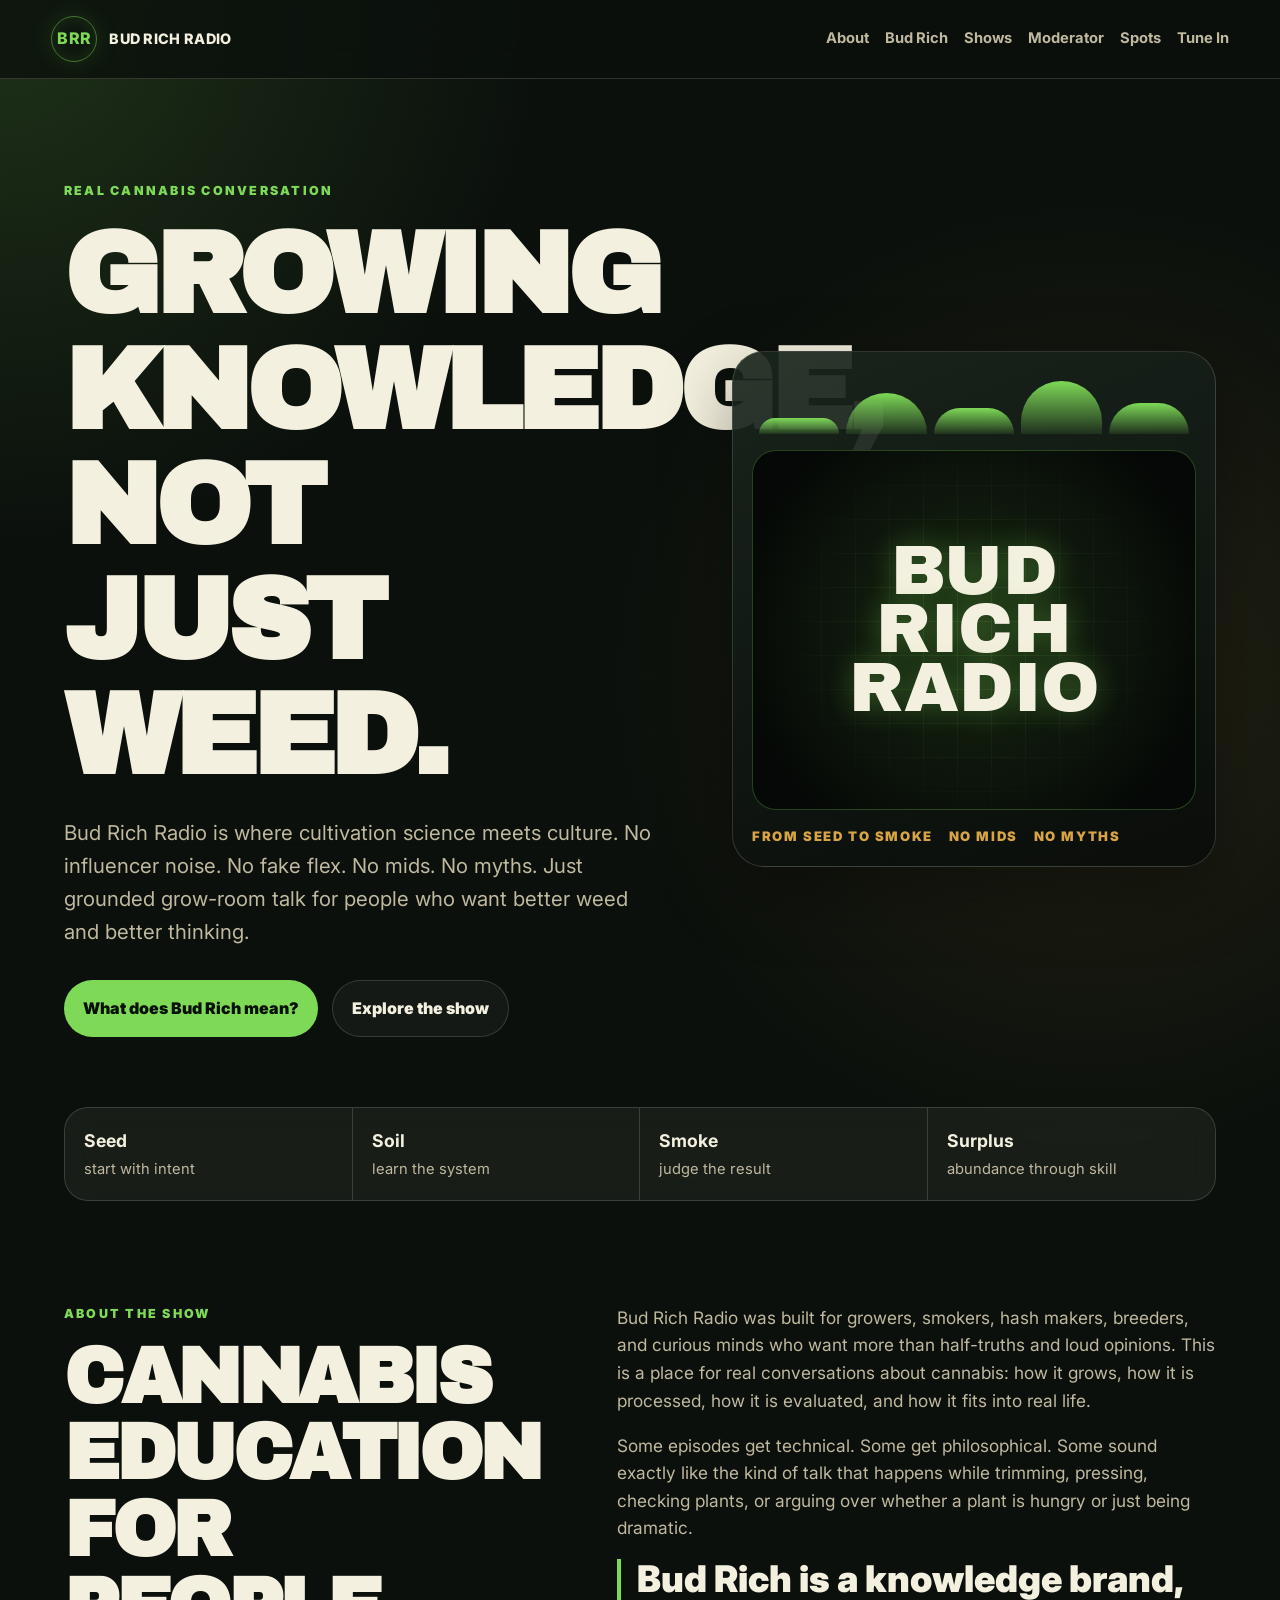
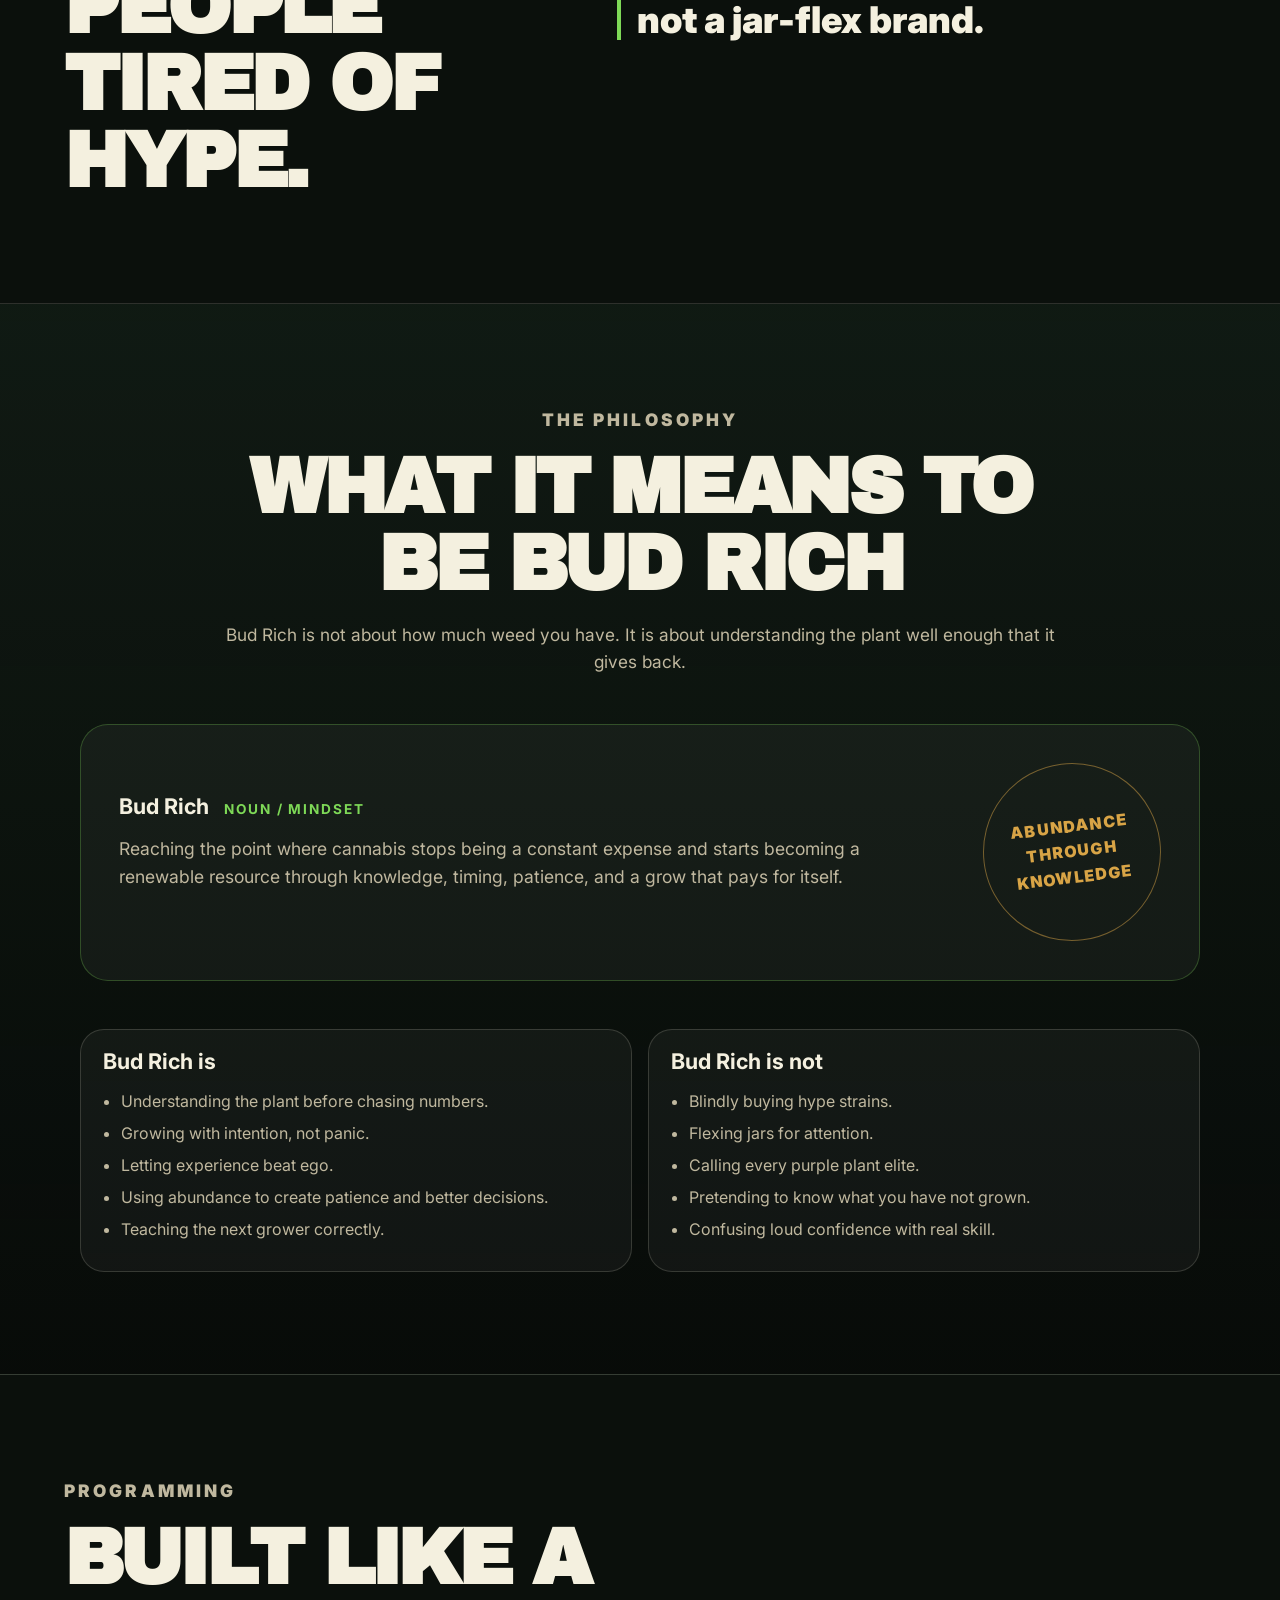
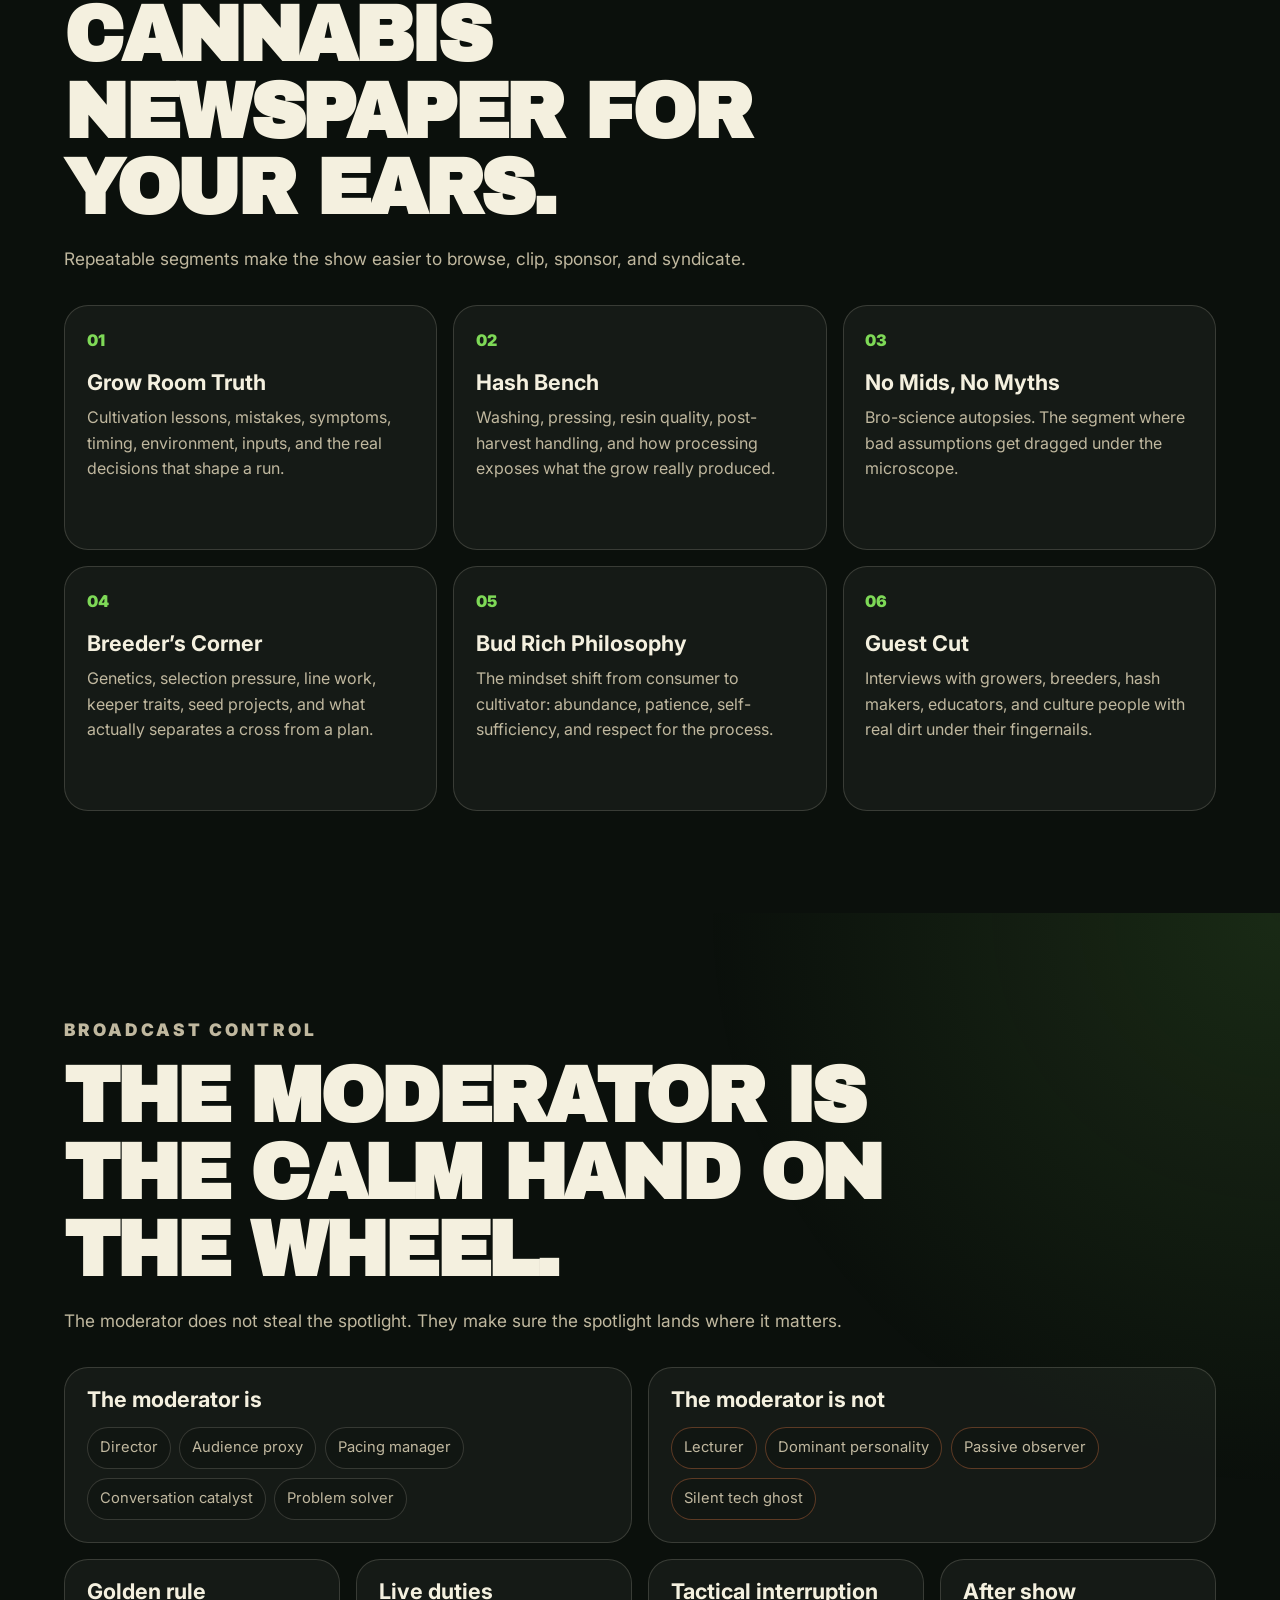
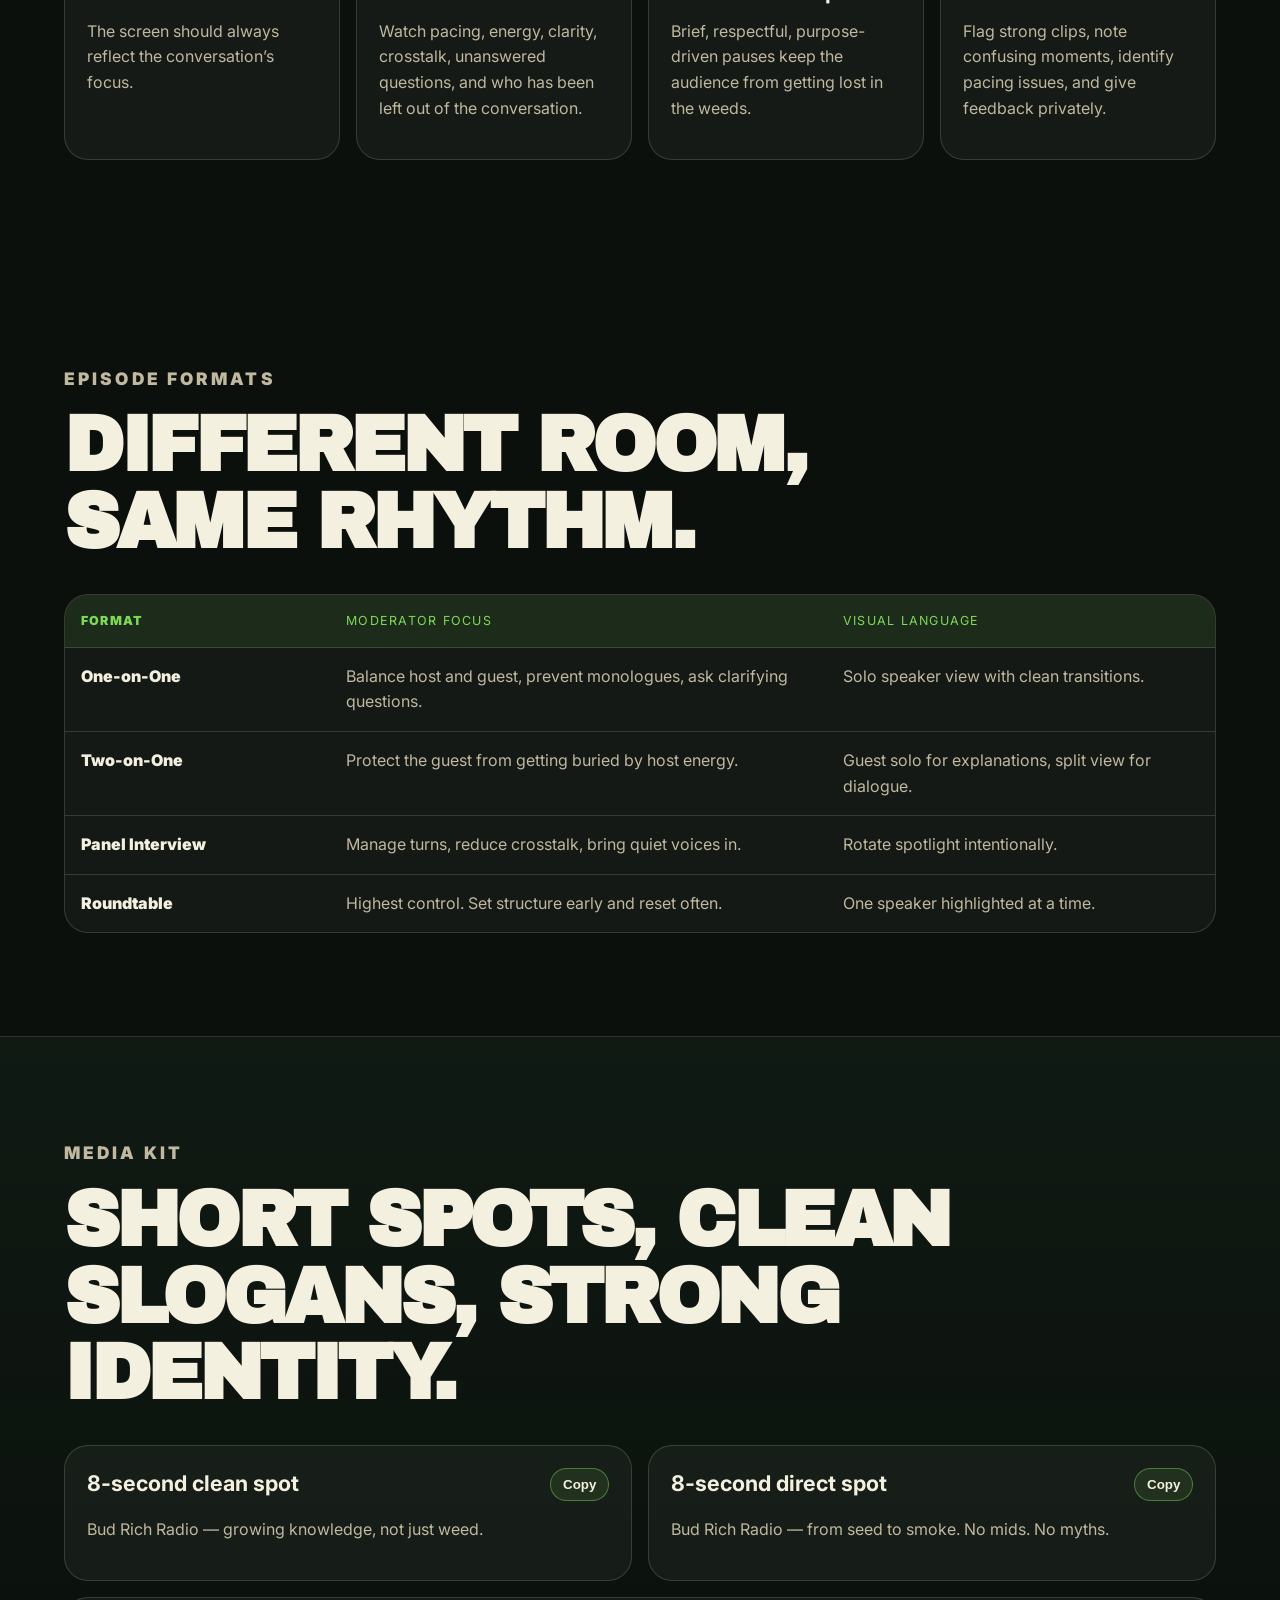
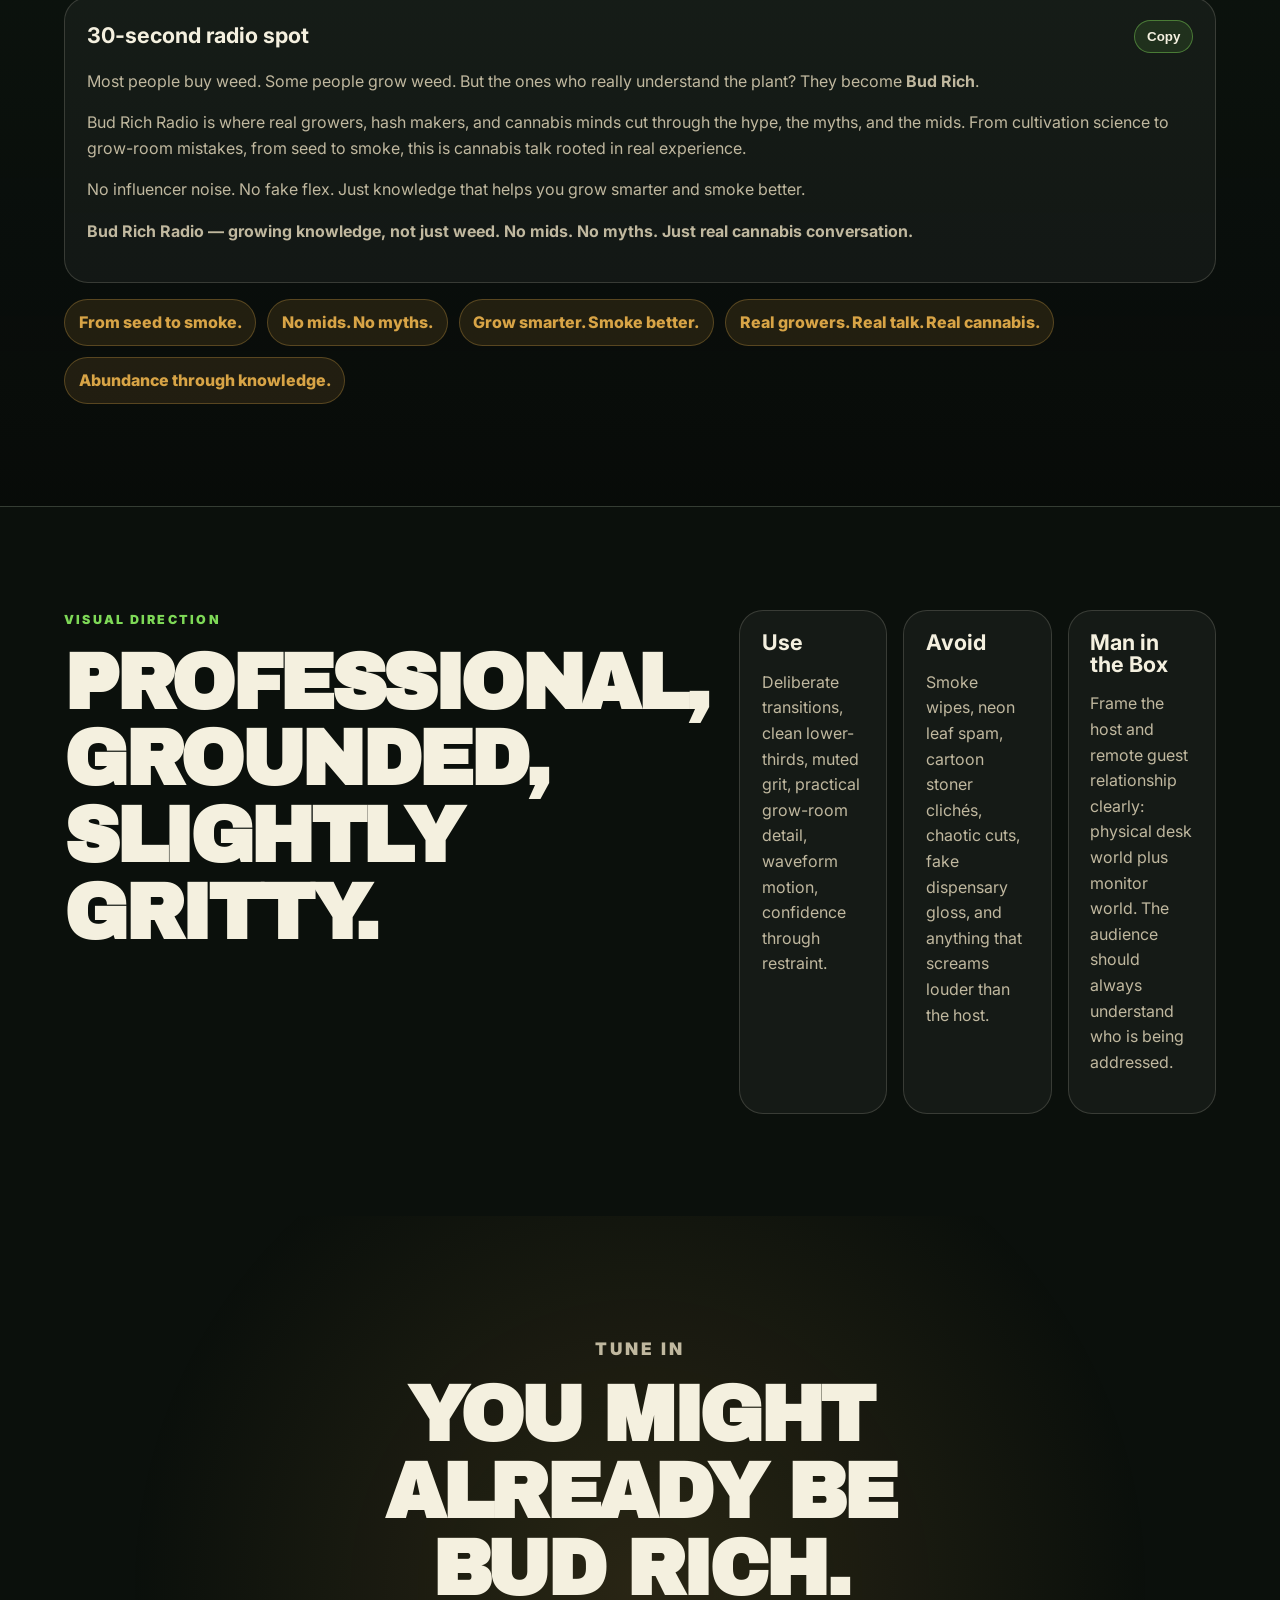
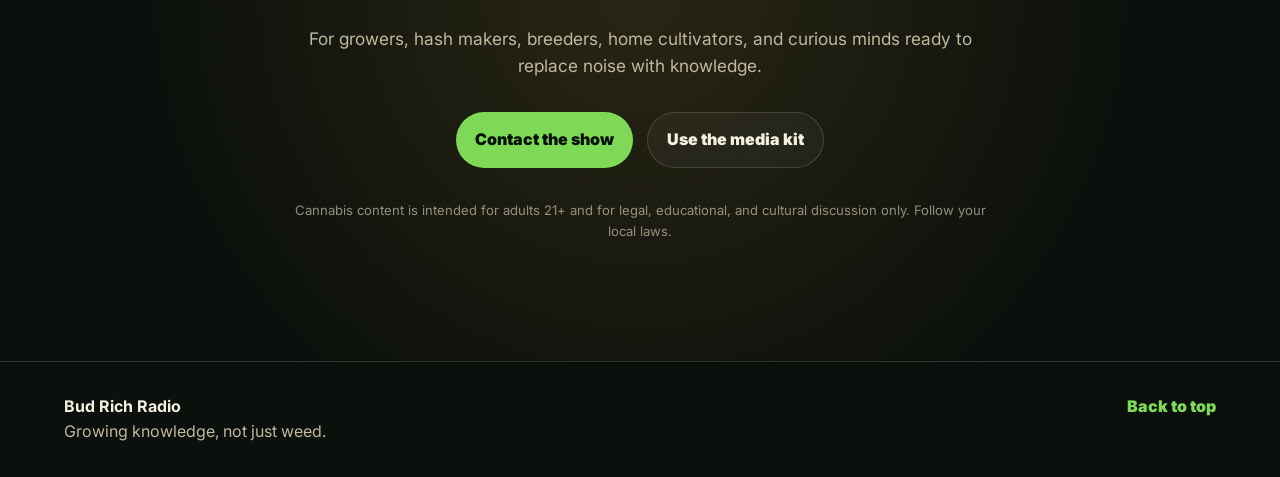
==== index.html @ 5514dd4d "Add files via upload" ====
<!DOCTYPE html>
<html lang="en">
<head>
  <meta charset="UTF-8" />
  <meta name="viewport" content="width=device-width, initial-scale=1.0" />
  <meta name="description" content="Bud Rich Radio is cannabis education without the hype. Real cultivation, culture, processing, and grow-room conversation from seed to smoke." />
  <title>Bud Rich Radio | Growing Knowledge, Not Just Weed</title>
  <link rel="preconnect" href="https://fonts.googleapis.com">
  <link rel="preconnect" href="https://fonts.gstatic.com" crossorigin>
  <link href="https://fonts.googleapis.com/css2?family=Archivo+Black&family=Inter:wght@400;500;600;700;800&display=swap" rel="stylesheet">
  <link rel="stylesheet" href="styles.css" />
</head>
<body>
  <div class="grain" aria-hidden="true"></div>
  <header class="site-header" id="top">
    <a class="brand" href="#top" aria-label="Bud Rich Radio home">
      <span class="brand-mark">BRR</span>
      <span class="brand-text">Bud Rich Radio</span>
    </a>
    <button class="menu-button" aria-expanded="false" aria-controls="site-nav">Menu</button>
    <nav class="site-nav" id="site-nav" aria-label="Primary navigation">
      <a href="#about">About</a>
      <a href="#bud-rich">Bud Rich</a>
      <a href="#shows">Shows</a>
      <a href="#moderator">Moderator</a>
      <a href="#spots">Spots</a>
      <a href="#contact">Tune In</a>
    </nav>
  </header>

  <main>
    <section class="hero section-pad">
      <div class="hero-copy">
        <p class="eyebrow">Real cannabis conversation</p>
        <h1>Growing knowledge, not just weed.</h1>
        <p class="hero-lede">Bud Rich Radio is where cultivation science meets culture. No influencer noise. No fake flex. No mids. No myths. Just grounded grow-room talk for people who want better weed and better thinking.</p>
        <div class="hero-actions">
          <a class="button primary" href="#bud-rich">What does Bud Rich mean?</a>
          <a class="button ghost" href="#shows">Explore the show</a>
        </div>
      </div>
      <aside class="broadcast-card" aria-label="Broadcast visual card">
        <div class="signal-row">
          <span></span><span></span><span></span><span></span><span></span>
        </div>
        <div class="screen">
          <div class="screen-grid"></div>
          <div class="screen-logo">BUD<br>RICH<br>RADIO</div>
        </div>
        <div class="ticker" aria-hidden="true">
          <span>FROM SEED TO SMOKE</span>
          <span>NO MIDS</span>
          <span>NO MYTHS</span>
        </div>
      </aside>
    </section>

    <section class="proof-strip" aria-label="Brand promises">
      <div><strong>Seed</strong><span>start with intent</span></div>
      <div><strong>Soil</strong><span>learn the system</span></div>
      <div><strong>Smoke</strong><span>judge the result</span></div>
      <div><strong>Surplus</strong><span>abundance through skill</span></div>
    </section>

    <section class="section-pad split" id="about">
      <div>
        <p class="eyebrow">About the show</p>
        <h2>Cannabis education for people tired of hype.</h2>
      </div>
      <div class="rich-text">
        <p>Bud Rich Radio was built for growers, smokers, hash makers, breeders, and curious minds who want more than half-truths and loud opinions. This is a place for real conversations about cannabis: how it grows, how it is processed, how it is evaluated, and how it fits into real life.</p>
        <p>Some episodes get technical. Some get philosophical. Some sound exactly like the kind of talk that happens while trimming, pressing, checking plants, or arguing over whether a plant is hungry or just being dramatic.</p>
        <p class="pullquote">Bud Rich is a knowledge brand, not a jar-flex brand.</p>
      </div>
    </section>

    <section class="section-pad dark-panel" id="bud-rich">
      <div class="centered narrow">
        <p class="eyebrow">The philosophy</p>
        <h2>What it means to be Bud Rich</h2>
        <p>Bud Rich is not about how much weed you have. It is about understanding the plant well enough that it gives back.</p>
      </div>
      <div class="definition-card">
        <div>
          <h3>Bud Rich <span>noun / mindset</span></h3>
          <p>Reaching the point where cannabis stops being a constant expense and starts becoming a renewable resource through knowledge, timing, patience, and a grow that pays for itself.</p>
        </div>
        <div class="stamp">ABUNDANCE<br>THROUGH<br>KNOWLEDGE</div>
      </div>
      <div class="two-col-list">
        <article>
          <h3>Bud Rich is</h3>
          <ul>
            <li>Understanding the plant before chasing numbers.</li>
            <li>Growing with intention, not panic.</li>
            <li>Letting experience beat ego.</li>
            <li>Using abundance to create patience and better decisions.</li>
            <li>Teaching the next grower correctly.</li>
          </ul>
        </article>
        <article>
          <h3>Bud Rich is not</h3>
          <ul>
            <li>Blindly buying hype strains.</li>
            <li>Flexing jars for attention.</li>
            <li>Calling every purple plant elite.</li>
            <li>Pretending to know what you have not grown.</li>
            <li>Confusing loud confidence with real skill.</li>
          </ul>
        </article>
      </div>
    </section>

    <section class="section-pad" id="shows">
      <div class="section-heading">
        <p class="eyebrow">Programming</p>
        <h2>Built like a cannabis newspaper for your ears.</h2>
        <p>Repeatable segments make the show easier to browse, clip, sponsor, and syndicate.</p>
      </div>
      <div class="card-grid">
        <article class="topic-card">
          <span>01</span>
          <h3>Grow Room Truth</h3>
          <p>Cultivation lessons, mistakes, symptoms, timing, environment, inputs, and the real decisions that shape a run.</p>
        </article>
        <article class="topic-card">
          <span>02</span>
          <h3>Hash Bench</h3>
          <p>Washing, pressing, resin quality, post-harvest handling, and how processing exposes what the grow really produced.</p>
        </article>
        <article class="topic-card">
          <span>03</span>
          <h3>No Mids, No Myths</h3>
          <p>Bro-science autopsies. The segment where bad assumptions get dragged under the microscope.</p>
        </article>
        <article class="topic-card">
          <span>04</span>
          <h3>Breeder’s Corner</h3>
          <p>Genetics, selection pressure, line work, keeper traits, seed projects, and what actually separates a cross from a plan.</p>
        </article>
        <article class="topic-card">
          <span>05</span>
          <h3>Bud Rich Philosophy</h3>
          <p>The mindset shift from consumer to cultivator: abundance, patience, self-sufficiency, and respect for the process.</p>
        </article>
        <article class="topic-card">
          <span>06</span>
          <h3>Guest Cut</h3>
          <p>Interviews with growers, breeders, hash makers, educators, and culture people with real dirt under their fingernails.</p>
        </article>
      </div>
    </section>

    <section class="section-pad producer-panel" id="moderator">
      <div class="section-heading narrow">
        <p class="eyebrow">Broadcast control</p>
        <h2>The moderator is the calm hand on the wheel.</h2>
        <p>The moderator does not steal the spotlight. They make sure the spotlight lands where it matters.</p>
      </div>
      <div class="moderator-layout">
        <article class="role-card">
          <h3>The moderator is</h3>
          <div class="role-tags">
            <span>Director</span><span>Audience proxy</span><span>Pacing manager</span><span>Conversation catalyst</span><span>Problem solver</span>
          </div>
        </article>
        <article class="role-card warning">
          <h3>The moderator is not</h3>
          <div class="role-tags">
            <span>Lecturer</span><span>Dominant personality</span><span>Passive observer</span><span>Silent tech ghost</span>
          </div>
        </article>
      </div>
      <div class="sop-grid">
        <article>
          <h3>Golden rule</h3>
          <p>The screen should always reflect the conversation’s focus.</p>
        </article>
        <article>
          <h3>Live duties</h3>
          <p>Watch pacing, energy, clarity, crosstalk, unanswered questions, and who has been left out of the conversation.</p>
        </article>
        <article>
          <h3>Tactical interruption</h3>
          <p>Brief, respectful, purpose-driven pauses keep the audience from getting lost in the weeds.</p>
        </article>
        <article>
          <h3>After show</h3>
          <p>Flag strong clips, note confusing moments, identify pacing issues, and give feedback privately.</p>
        </article>
      </div>
    </section>

    <section class="section-pad" id="format">
      <div class="section-heading">
        <p class="eyebrow">Episode formats</p>
        <h2>Different room, same rhythm.</h2>
      </div>
      <div class="format-table" role="table" aria-label="Episode format operations">
        <div role="row" class="table-head"><span>Format</span><span>Moderator focus</span><span>Visual language</span></div>
        <div role="row"><span>One-on-One</span><span>Balance host and guest, prevent monologues, ask clarifying questions.</span><span>Solo speaker view with clean transitions.</span></div>
        <div role="row"><span>Two-on-One</span><span>Protect the guest from getting buried by host energy.</span><span>Guest solo for explanations, split view for dialogue.</span></div>
        <div role="row"><span>Panel Interview</span><span>Manage turns, reduce crosstalk, bring quiet voices in.</span><span>Rotate spotlight intentionally.</span></div>
        <div role="row"><span>Roundtable</span><span>Highest control. Set structure early and reset often.</span><span>One speaker highlighted at a time.</span></div>
      </div>
    </section>

    <section class="section-pad dark-panel" id="spots">
      <div class="section-heading narrow">
        <p class="eyebrow">Media kit</p>
        <h2>Short spots, clean slogans, strong identity.</h2>
      </div>
      <div class="spot-grid">
        <article class="script-card">
          <div class="script-top"><h3>8-second clean spot</h3><button data-copy="Bud Rich Radio — growing knowledge, not just weed.">Copy</button></div>
          <p>Bud Rich Radio — growing knowledge, not just weed.</p>
        </article>
        <article class="script-card">
          <div class="script-top"><h3>8-second direct spot</h3><button data-copy="Bud Rich Radio — from seed to smoke. No mids. No myths.">Copy</button></div>
          <p>Bud Rich Radio — from seed to smoke. No mids. No myths.</p>
        </article>
        <article class="script-card wide">
          <div class="script-top"><h3>30-second radio spot</h3><button data-copy="Most people buy weed. Some people grow weed. But the ones who really understand the plant? They become Bud Rich. Bud Rich Radio is where real growers, hash makers, and cannabis minds cut through the hype, the myths, and the mids. From cultivation science to grow-room mistakes, from seed to smoke, this is cannabis talk rooted in real experience. No influencer noise. No fake flex. Just knowledge that helps you grow smarter and smoke better. Bud Rich Radio — growing knowledge, not just weed. No mids. No myths. Just real cannabis conversation.">Copy</button></div>
          <p>Most people buy weed. Some people grow weed. But the ones who really understand the plant? They become <strong>Bud Rich</strong>.</p>
          <p>Bud Rich Radio is where real growers, hash makers, and cannabis minds cut through the hype, the myths, and the mids. From cultivation science to grow-room mistakes, from seed to smoke, this is cannabis talk rooted in real experience.</p>
          <p>No influencer noise. No fake flex. Just knowledge that helps you grow smarter and smoke better.</p>
          <p><strong>Bud Rich Radio — growing knowledge, not just weed. No mids. No myths. Just real cannabis conversation.</strong></p>
        </article>
      </div>
      <div class="slogan-bank" aria-label="Slogan bank">
        <span>From seed to smoke.</span>
        <span>No mids. No myths.</span>
        <span>Grow smarter. Smoke better.</span>
        <span>Real growers. Real talk. Real cannabis.</span>
        <span>Abundance through knowledge.</span>
      </div>
    </section>

    <section class="section-pad visual-direction">
      <div>
        <p class="eyebrow">Visual direction</p>
        <h2>Professional, grounded, slightly gritty.</h2>
      </div>
      <div class="direction-grid">
        <article>
          <h3>Use</h3>
          <p>Deliberate transitions, clean lower-thirds, muted grit, practical grow-room detail, waveform motion, confidence through restraint.</p>
        </article>
        <article>
          <h3>Avoid</h3>
          <p>Smoke wipes, neon leaf spam, cartoon stoner clichés, chaotic cuts, fake dispensary gloss, and anything that screams louder than the host.</p>
        </article>
        <article>
          <h3>Man in the Box</h3>
          <p>Frame the host and remote guest relationship clearly: physical desk world plus monitor world. The audience should always understand who is being addressed.</p>
        </article>
      </div>
    </section>

    <section class="section-pad cta" id="contact">
      <p class="eyebrow">Tune in</p>
      <h2>You might already be Bud Rich.</h2>
      <p>For growers, hash makers, breeders, home cultivators, and curious minds ready to replace noise with knowledge.</p>
      <div class="hero-actions center-actions">
        <a class="button primary" href="mailto:hello@budrichradio.com?subject=Bud%20Rich%20Radio">Contact the show</a>
        <a class="button ghost" href="#spots">Use the media kit</a>
      </div>
      <p class="age-note">Cannabis content is intended for adults 21+ and for legal, educational, and cultural discussion only. Follow your local laws.</p>
    </section>
  </main>

  <footer class="site-footer">
    <div>
      <strong>Bud Rich Radio</strong>
      <span>Growing knowledge, not just weed.</span>
    </div>
    <a href="#top">Back to top</a>
  </footer>

  <script src="script.js"></script>
</body>
</html>
---- styles.css ----
:root {
  --bg: #0b100c;
  --panel: #111b14;
  --panel-2: #19261d;
  --text: #f4f0df;
  --muted: #c0b89f;
  --green: #7ed957;
  --gold: #d8a446;
  --rust: #b9673a;
  --line: rgba(244, 240, 223, .16);
  --shadow: 0 24px 70px rgba(0,0,0,.35);
}

* { box-sizing: border-box; }
html { scroll-behavior: smooth; }
body {
  margin: 0;
  background: radial-gradient(circle at top left, rgba(126,217,87,.17), transparent 34rem), radial-gradient(circle at 85% 8%, rgba(216,164,70,.12), transparent 30rem), var(--bg);
  color: var(--text);
  font-family: Inter, system-ui, -apple-system, BlinkMacSystemFont, "Segoe UI", sans-serif;
  line-height: 1.6;
  overflow-x: hidden;
}

.grain {
  position: fixed;
  inset: 0;
  pointer-events: none;
  opacity: .23;
  background-image: linear-gradient(120deg, rgba(255,255,255,.04) 1px, transparent 1px), linear-gradient(rgba(255,255,255,.025) 1px, transparent 1px);
  background-size: 34px 34px, 7px 7px;
  mix-blend-mode: overlay;
  z-index: 0;
}

a { color: inherit; }

.site-header {
  position: sticky;
  top: 0;
  z-index: 5;
  display: flex;
  align-items: center;
  justify-content: space-between;
  gap: 1rem;
  padding: 1rem clamp(1rem, 4vw, 4rem);
  background: rgba(11,16,12,.78);
  backdrop-filter: blur(18px);
  border-bottom: 1px solid var(--line);
}

.brand { display: inline-flex; align-items: center; gap: .75rem; text-decoration: none; font-weight: 800; letter-spacing: .02em; }
.brand-mark {
  display: grid;
  place-items: center;
  width: 46px;
  height: 46px;
  border: 1px solid rgba(126,217,87,.5);
  border-radius: 50%;
  color: var(--green);
  box-shadow: inset 0 0 18px rgba(126,217,87,.12), 0 0 24px rgba(126,217,87,.14);
}
.brand-text { text-transform: uppercase; font-size: .9rem; }

.site-nav { display: flex; align-items: center; gap: 1rem; }
.site-nav a { color: var(--muted); text-decoration: none; font-size: .92rem; font-weight: 700; }
.site-nav a:hover { color: var(--text); }
.menu-button { display: none; background: transparent; border: 1px solid var(--line); color: var(--text); padding: .65rem .8rem; border-radius: 999px; }

.section-pad { padding: clamp(4rem, 8vw, 7rem) clamp(1rem, 5vw, 5rem); position: relative; z-index: 1; }
.hero { min-height: 86vh; display: grid; grid-template-columns: minmax(0, 1.1fr) minmax(320px, .9fr); align-items: center; gap: clamp(2rem, 6vw, 5rem); }
.eyebrow { color: var(--green); text-transform: uppercase; letter-spacing: .18em; font-size: .78rem; font-weight: 900; margin: 0 0 1rem; }
h1, h2, h3 { line-height: 1; margin: 0; }
h1, h2 { font-family: "Archivo Black", Inter, sans-serif; text-transform: uppercase; letter-spacing: -.045em; }
h1 { font-size: clamp(3.6rem, 9vw, 8.5rem); max-width: 11ch; }
h2 { font-size: clamp(2.4rem, 6vw, 5rem); }
h3 { font-size: 1.35rem; }
.hero-lede { color: var(--muted); font-size: clamp(1.05rem, 1.6vw, 1.35rem); max-width: 62ch; margin: 1.5rem 0 0; }
.hero-actions { display: flex; flex-wrap: wrap; gap: .85rem; margin-top: 2rem; }
.button { display: inline-flex; align-items: center; justify-content: center; border-radius: 999px; padding: .9rem 1.2rem; text-decoration: none; font-weight: 900; transition: transform .2s ease, background .2s ease, border-color .2s ease; }
.button:hover { transform: translateY(-2px); }
.primary { background: var(--green); color: #061006; }
.ghost { border: 1px solid var(--line); color: var(--text); background: rgba(255,255,255,.04); }

.broadcast-card { border: 1px solid var(--line); background: linear-gradient(160deg, rgba(25,38,29,.92), rgba(9,12,10,.92)); border-radius: 32px; box-shadow: var(--shadow); padding: 1.2rem; overflow: hidden; }
.signal-row { height: 78px; display: flex; align-items: end; gap: .45rem; padding: 0 .4rem 1rem; }
.signal-row span { display: block; flex: 1; border-radius: 99px 99px 0 0; background: linear-gradient(var(--green), rgba(126,217,87,.1)); animation: pulse 1.7s ease-in-out infinite alternate; }
.signal-row span:nth-child(1){ height:25%; animation-delay:.1s}.signal-row span:nth-child(2){ height:65%; animation-delay:.5s}.signal-row span:nth-child(3){ height:42%; animation-delay:.2s}.signal-row span:nth-child(4){ height:85%; animation-delay:.7s}.signal-row span:nth-child(5){ height:50%; animation-delay:.3s}
@keyframes pulse { to { opacity:.45; transform: scaleY(.75); } }
.screen { position: relative; min-height: 360px; border-radius: 24px; overflow: hidden; border: 1px solid rgba(126,217,87,.28); background: radial-gradient(circle at center, rgba(126,217,87,.16), transparent 15rem), #050806; display: grid; place-items: center; }
.screen-grid { position: absolute; inset: 0; background-image: linear-gradient(rgba(126,217,87,.12) 1px, transparent 1px), linear-gradient(90deg, rgba(126,217,87,.12) 1px, transparent 1px); background-size: 34px 34px; mask-image: radial-gradient(circle, black, transparent 72%); }
.screen-logo { position: relative; z-index: 1; font-family: "Archivo Black", Inter, sans-serif; font-size: clamp(3.1rem, 5.5vw, 6rem); line-height: .83; text-align: center; color: var(--text); text-shadow: 0 0 28px rgba(126,217,87,.32); }
.ticker { display: flex; gap: 1rem; white-space: nowrap; margin-top: 1rem; color: var(--gold); font-weight: 900; font-size: .82rem; letter-spacing: .12em; animation: crawl 16s linear infinite; }
@keyframes crawl { from { transform: translateX(0); } to { transform: translateX(-35%); } }

.proof-strip { position: relative; z-index: 2; margin: -2rem clamp(1rem, 5vw, 5rem) 0; display: grid; grid-template-columns: repeat(4, 1fr); border: 1px solid var(--line); border-radius: 24px; overflow: hidden; background: rgba(244,240,223,.055); backdrop-filter: blur(12px); }
.proof-strip div { padding: 1.2rem; border-right: 1px solid var(--line); }
.proof-strip div:last-child { border-right: 0; }
.proof-strip strong { display: block; font-size: 1.1rem; }
.proof-strip span { color: var(--muted); font-size: .92rem; }

.split { display: grid; grid-template-columns: .8fr 1.2fr; gap: clamp(2rem, 6vw, 5rem); align-items: start; }
.rich-text p { color: var(--muted); font-size: 1.08rem; margin-top: 0; }
.pullquote { color: var(--text) !important; font-size: clamp(1.5rem, 3vw, 2.3rem) !important; line-height: 1.1 !important; font-weight: 900; border-left: 4px solid var(--green); padding-left: 1rem; }

.dark-panel { background: linear-gradient(180deg, rgba(17,27,20,.92), rgba(7,10,8,.8)); border-block: 1px solid var(--line); }
.centered { text-align: center; margin-inline: auto; }
.narrow { max-width: 850px; }
.centered p, .section-heading p, .cta p { color: var(--muted); font-size: 1.08rem; }
.definition-card { max-width: 1120px; margin: 3rem auto; display: grid; grid-template-columns: 1fr auto; gap: 2rem; align-items: center; border: 1px solid rgba(126,217,87,.27); border-radius: 28px; padding: clamp(1.4rem, 3vw, 2.4rem); background: rgba(255,255,255,.045); }
.definition-card h3 span { color: var(--green); font-size: .85rem; text-transform: uppercase; letter-spacing: .14em; margin-left: .6rem; }
.definition-card p { color: var(--muted); font-size: 1.1rem; max-width: 70ch; }
.stamp { color: var(--gold); font-weight: 900; letter-spacing: .08em; border: 1px solid rgba(216,164,70,.5); border-radius: 50%; width: 178px; aspect-ratio: 1; display: grid; place-items: center; text-align: center; transform: rotate(-7deg); }
.two-col-list { display: grid; grid-template-columns: 1fr 1fr; gap: 1rem; max-width: 1120px; margin-inline: auto; }
.two-col-list article, .topic-card, .role-card, .sop-grid article, .script-card, .direction-grid article { border: 1px solid var(--line); border-radius: 24px; background: rgba(255,255,255,.045); padding: 1.35rem; }
ul { margin-bottom: 0; padding-left: 1.15rem; color: var(--muted); }
li { margin: .4rem 0; }

.section-heading { max-width: 920px; margin-bottom: 2rem; }
.card-grid { display: grid; grid-template-columns: repeat(3, 1fr); gap: 1rem; }
.topic-card { min-height: 245px; display: flex; flex-direction: column; }
.topic-card span { color: var(--green); font-weight: 900; }
.topic-card h3 { margin: 1.2rem 0 .7rem; }
.topic-card p { color: var(--muted); margin: 0; }

.producer-panel { background: radial-gradient(circle at top right, rgba(126,217,87,.13), transparent 36rem); }
.moderator-layout { display: grid; grid-template-columns: 1fr 1fr; gap: 1rem; margin-bottom: 1rem; }
.role-tags { display: flex; flex-wrap: wrap; gap: .55rem; margin-top: 1rem; }
.role-tags span { display: inline-flex; border: 1px solid var(--line); border-radius: 999px; padding: .52rem .75rem; color: var(--muted); background: rgba(0,0,0,.15); font-size: .92rem; }
.warning .role-tags span { border-color: rgba(185,103,58,.45); }
.sop-grid { display: grid; grid-template-columns: repeat(4, 1fr); gap: 1rem; }
.sop-grid p, .direction-grid p, .script-card p { color: var(--muted); }

.format-table { border: 1px solid var(--line); border-radius: 24px; overflow: hidden; background: rgba(255,255,255,.04); }
.format-table > div { display: grid; grid-template-columns: .7fr 1.35fr 1fr; gap: 1rem; padding: 1rem; border-bottom: 1px solid var(--line); }
.format-table > div:last-child { border-bottom: 0; }
.format-table span:first-child { font-weight: 900; color: var(--text); }
.format-table span { color: var(--muted); }
.table-head { background: rgba(126,217,87,.09); text-transform: uppercase; letter-spacing: .1em; font-size: .78rem; }
.table-head span { color: var(--green) !important; }

.spot-grid { display: grid; grid-template-columns: repeat(2, 1fr); gap: 1rem; }
.script-card.wide { grid-column: 1 / -1; }
.script-top { display: flex; align-items: center; justify-content: space-between; gap: 1rem; }
.script-top button { border: 1px solid rgba(126,217,87,.45); background: rgba(126,217,87,.11); color: var(--text); border-radius: 999px; padding: .5rem .75rem; cursor: pointer; font-weight: 900; }
.slogan-bank { display: flex; flex-wrap: wrap; gap: .7rem; margin-top: 1rem; }
.slogan-bank span { background: rgba(216,164,70,.12); color: var(--gold); border: 1px solid rgba(216,164,70,.3); border-radius: 999px; padding: .6rem .85rem; font-weight: 800; }

.visual-direction { display: grid; grid-template-columns: .75fr 1.25fr; gap: 2rem; }
.direction-grid { display: grid; grid-template-columns: repeat(3, 1fr); gap: 1rem; }
.cta { text-align: center; background: radial-gradient(circle at center, rgba(216,164,70,.15), transparent 32rem); }
.cta h2 { max-width: 10ch; margin-inline: auto; }
.cta > p { max-width: 720px; margin: 1rem auto; }
.center-actions { justify-content: center; }
.age-note { font-size: .82rem !important; opacity: .75; margin-top: 2rem !important; }
.site-footer { display: flex; justify-content: space-between; gap: 1rem; padding: 2rem clamp(1rem, 5vw, 5rem); border-top: 1px solid var(--line); color: var(--muted); }
.site-footer strong { color: var(--text); display: block; }
.site-footer a { color: var(--green); font-weight: 900; text-decoration: none; }

@media (max-width: 980px) {
  .hero, .split, .visual-direction { grid-template-columns: 1fr; }
  .proof-strip, .card-grid, .sop-grid, .direction-grid { grid-template-columns: repeat(2, 1fr); }
  .site-nav { position: fixed; inset: 78px 1rem auto 1rem; display: none; flex-direction: column; align-items: stretch; padding: 1rem; background: rgba(11,16,12,.96); border: 1px solid var(--line); border-radius: 20px; }
  .site-nav.open { display: flex; }
  .menu-button { display: inline-flex; }
}

@media (max-width: 680px) {
  h1 { font-size: 3.4rem; }
  .proof-strip, .two-col-list, .moderator-layout, .sop-grid, .card-grid, .spot-grid, .direction-grid { grid-template-columns: 1fr; }
  .definition-card { grid-template-columns: 1fr; }
  .stamp { width: 140px; }
  .format-table > div { grid-template-columns: 1fr; }
  .site-footer { flex-direction: column; }
}
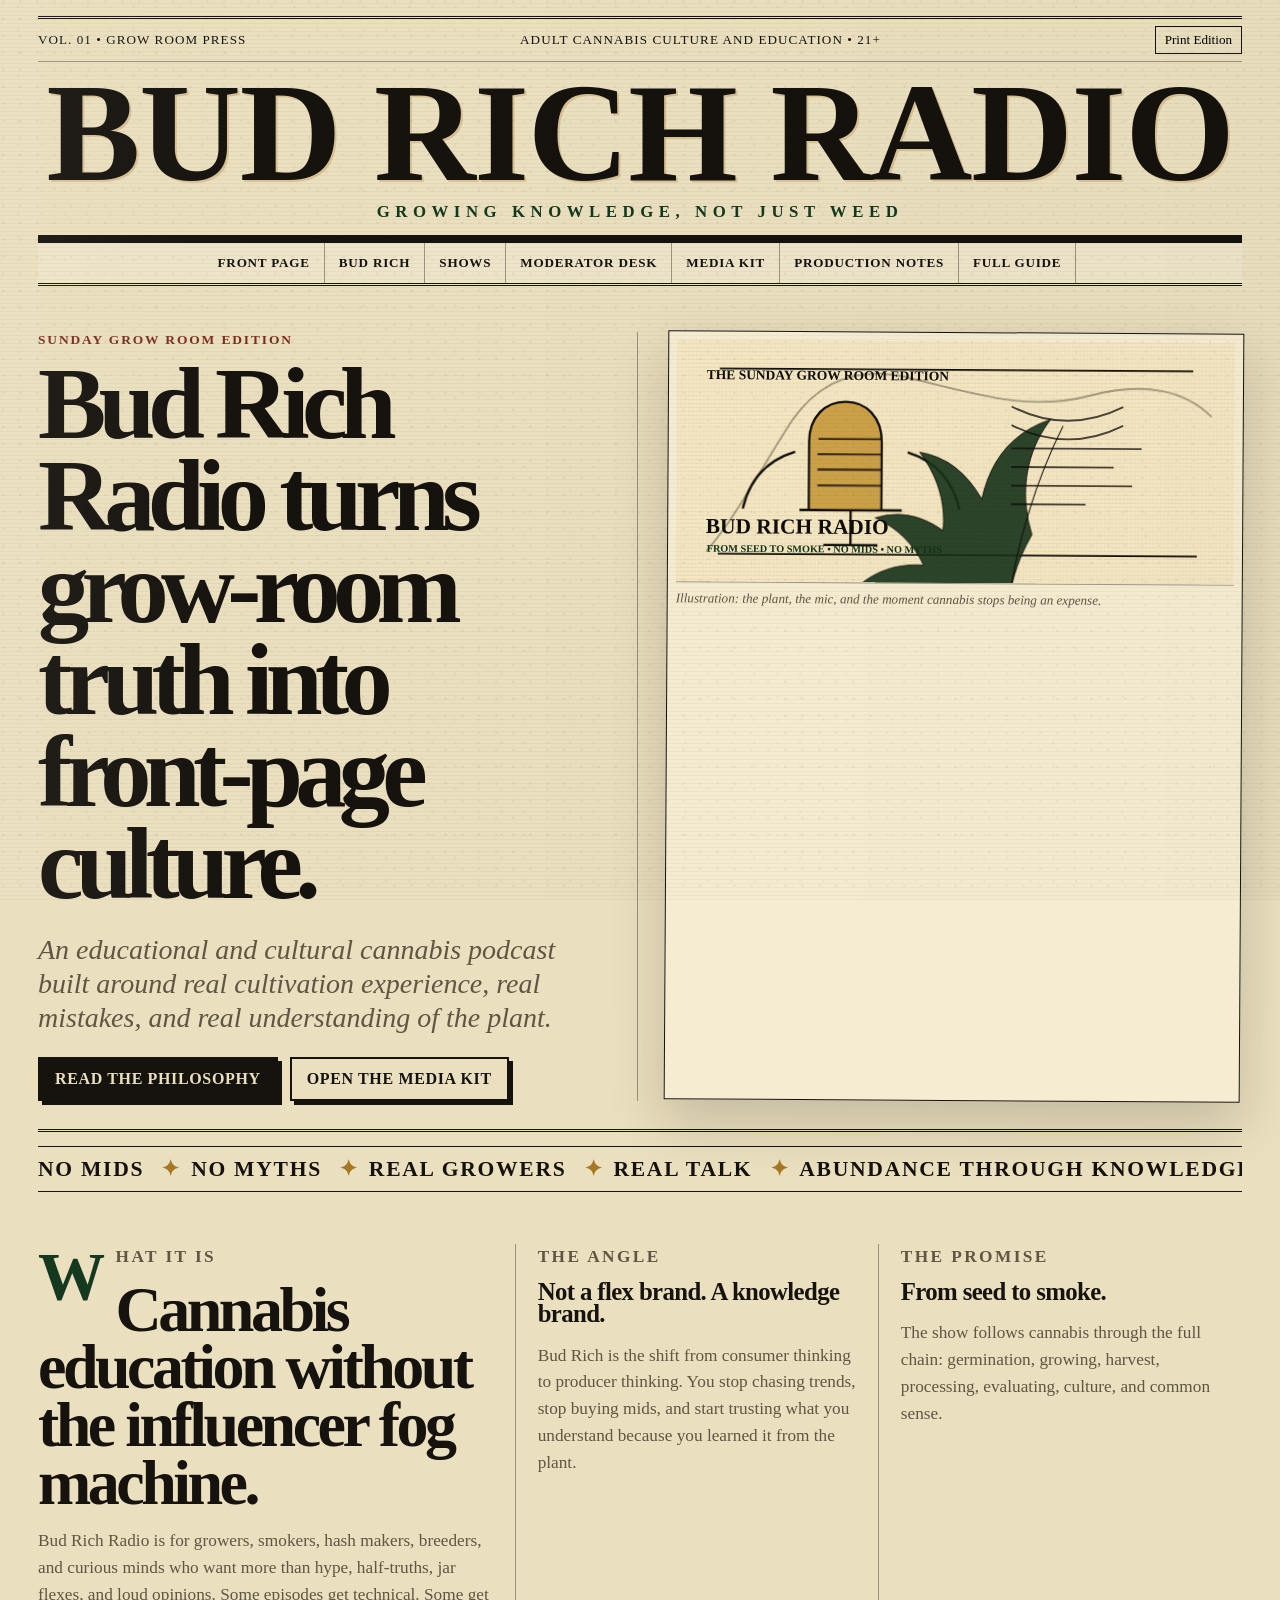
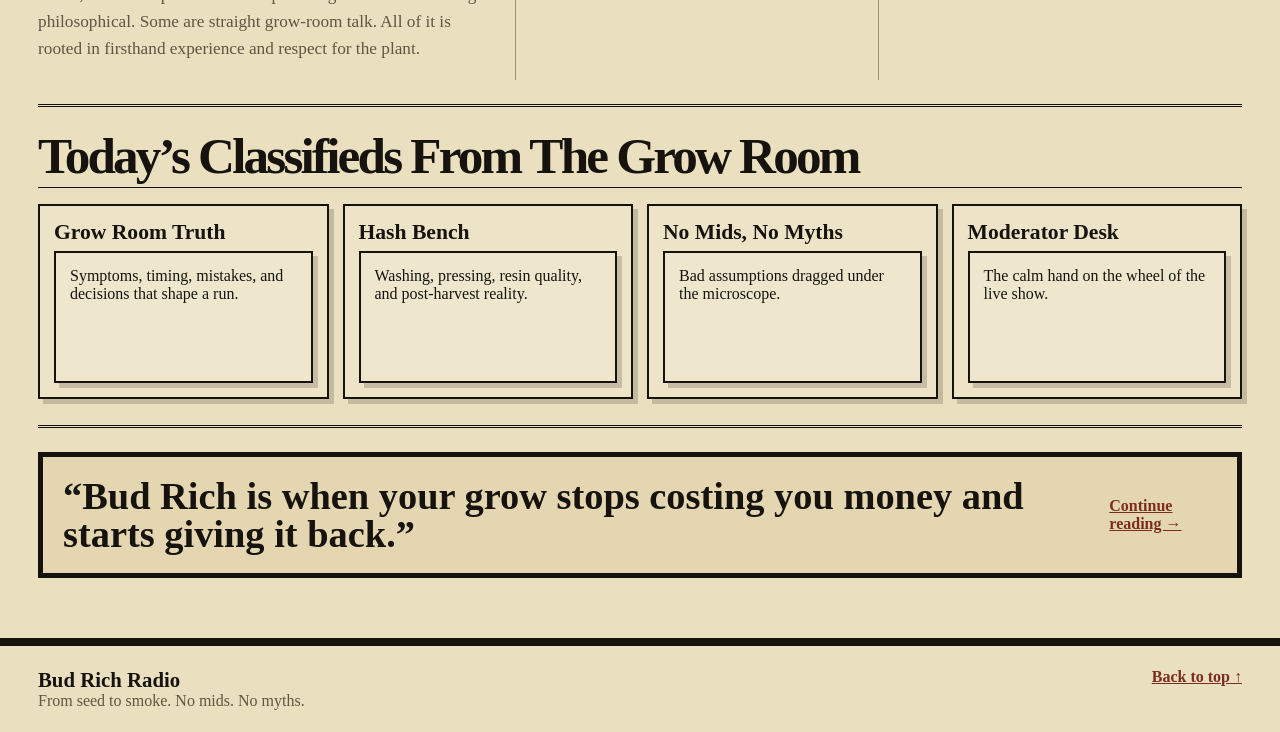
==== commit 650e39dd: "Add files via upload" ====
--- a/index.html
+++ b/index.html
@@ -1,282 +1,31 @@
-<!DOCTYPE html>
-<html lang="en">
-<head>
-  <meta charset="UTF-8" />
-  <meta name="viewport" content="width=device-width, initial-scale=1.0" />
-  <meta name="description" content="Bud Rich Radio is cannabis education without the hype. Real cultivation, culture, processing, and grow-room conversation from seed to smoke." />
-  <title>Bud Rich Radio | Growing Knowledge, Not Just Weed</title>
-  <link rel="preconnect" href="https://fonts.googleapis.com">
-  <link rel="preconnect" href="https://fonts.gstatic.com" crossorigin>
-  <link href="https://fonts.googleapis.com/css2?family=Archivo+Black&family=Inter:wght@400;500;600;700;800&display=swap" rel="stylesheet">
-  <link rel="stylesheet" href="styles.css" />
-</head>
-<body>
-  <div class="grain" aria-hidden="true"></div>
-  <header class="site-header" id="top">
-    <a class="brand" href="#top" aria-label="Bud Rich Radio home">
-      <span class="brand-mark">BRR</span>
-      <span class="brand-text">Bud Rich Radio</span>
-    </a>
-    <button class="menu-button" aria-expanded="false" aria-controls="site-nav">Menu</button>
-    <nav class="site-nav" id="site-nav" aria-label="Primary navigation">
-      <a href="#about">About</a>
-      <a href="#bud-rich">Bud Rich</a>
-      <a href="#shows">Shows</a>
-      <a href="#moderator">Moderator</a>
-      <a href="#spots">Spots</a>
-      <a href="#contact">Tune In</a>
-    </nav>
-  </header>
-
-  <main>
-    <section class="hero section-pad">
-      <div class="hero-copy">
-        <p class="eyebrow">Real cannabis conversation</p>
-        <h1>Growing knowledge, not just weed.</h1>
-        <p class="hero-lede">Bud Rich Radio is where cultivation science meets culture. No influencer noise. No fake flex. No mids. No myths. Just grounded grow-room talk for people who want better weed and better thinking.</p>
-        <div class="hero-actions">
-          <a class="button primary" href="#bud-rich">What does Bud Rich mean?</a>
-          <a class="button ghost" href="#shows">Explore the show</a>
-        </div>
-      </div>
-      <aside class="broadcast-card" aria-label="Broadcast visual card">
-        <div class="signal-row">
-          <span></span><span></span><span></span><span></span><span></span>
-        </div>
-        <div class="screen">
-          <div class="screen-grid"></div>
-          <div class="screen-logo">BUD<br>RICH<br>RADIO</div>
-        </div>
-        <div class="ticker" aria-hidden="true">
-          <span>FROM SEED TO SMOKE</span>
-          <span>NO MIDS</span>
-          <span>NO MYTHS</span>
-        </div>
-      </aside>
-    </section>
-
-    <section class="proof-strip" aria-label="Brand promises">
-      <div><strong>Seed</strong><span>start with intent</span></div>
-      <div><strong>Soil</strong><span>learn the system</span></div>
-      <div><strong>Smoke</strong><span>judge the result</span></div>
-      <div><strong>Surplus</strong><span>abundance through skill</span></div>
-    </section>
-
-    <section class="section-pad split" id="about">
-      <div>
-        <p class="eyebrow">About the show</p>
-        <h2>Cannabis education for people tired of hype.</h2>
-      </div>
-      <div class="rich-text">
-        <p>Bud Rich Radio was built for growers, smokers, hash makers, breeders, and curious minds who want more than half-truths and loud opinions. This is a place for real conversations about cannabis: how it grows, how it is processed, how it is evaluated, and how it fits into real life.</p>
-        <p>Some episodes get technical. Some get philosophical. Some sound exactly like the kind of talk that happens while trimming, pressing, checking plants, or arguing over whether a plant is hungry or just being dramatic.</p>
-        <p class="pullquote">Bud Rich is a knowledge brand, not a jar-flex brand.</p>
-      </div>
-    </section>
-
-    <section class="section-pad dark-panel" id="bud-rich">
-      <div class="centered narrow">
-        <p class="eyebrow">The philosophy</p>
-        <h2>What it means to be Bud Rich</h2>
-        <p>Bud Rich is not about how much weed you have. It is about understanding the plant well enough that it gives back.</p>
-      </div>
-      <div class="definition-card">
-        <div>
-          <h3>Bud Rich <span>noun / mindset</span></h3>
-          <p>Reaching the point where cannabis stops being a constant expense and starts becoming a renewable resource through knowledge, timing, patience, and a grow that pays for itself.</p>
-        </div>
-        <div class="stamp">ABUNDANCE<br>THROUGH<br>KNOWLEDGE</div>
-      </div>
-      <div class="two-col-list">
-        <article>
-          <h3>Bud Rich is</h3>
-          <ul>
-            <li>Understanding the plant before chasing numbers.</li>
-            <li>Growing with intention, not panic.</li>
-            <li>Letting experience beat ego.</li>
-            <li>Using abundance to create patience and better decisions.</li>
-            <li>Teaching the next grower correctly.</li>
-          </ul>
-        </article>
-        <article>
-          <h3>Bud Rich is not</h3>
-          <ul>
-            <li>Blindly buying hype strains.</li>
-            <li>Flexing jars for attention.</li>
-            <li>Calling every purple plant elite.</li>
-            <li>Pretending to know what you have not grown.</li>
-            <li>Confusing loud confidence with real skill.</li>
-          </ul>
-        </article>
-      </div>
-    </section>
-
-    <section class="section-pad" id="shows">
-      <div class="section-heading">
-        <p class="eyebrow">Programming</p>
-        <h2>Built like a cannabis newspaper for your ears.</h2>
-        <p>Repeatable segments make the show easier to browse, clip, sponsor, and syndicate.</p>
-      </div>
-      <div class="card-grid">
-        <article class="topic-card">
-          <span>01</span>
-          <h3>Grow Room Truth</h3>
-          <p>Cultivation lessons, mistakes, symptoms, timing, environment, inputs, and the real decisions that shape a run.</p>
-        </article>
-        <article class="topic-card">
-          <span>02</span>
-          <h3>Hash Bench</h3>
-          <p>Washing, pressing, resin quality, post-harvest handling, and how processing exposes what the grow really produced.</p>
-        </article>
-        <article class="topic-card">
-          <span>03</span>
-          <h3>No Mids, No Myths</h3>
-          <p>Bro-science autopsies. The segment where bad assumptions get dragged under the microscope.</p>
-        </article>
-        <article class="topic-card">
-          <span>04</span>
-          <h3>Breeder’s Corner</h3>
-          <p>Genetics, selection pressure, line work, keeper traits, seed projects, and what actually separates a cross from a plan.</p>
-        </article>
-        <article class="topic-card">
-          <span>05</span>
-          <h3>Bud Rich Philosophy</h3>
-          <p>The mindset shift from consumer to cultivator: abundance, patience, self-sufficiency, and respect for the process.</p>
-        </article>
-        <article class="topic-card">
-          <span>06</span>
-          <h3>Guest Cut</h3>
-          <p>Interviews with growers, breeders, hash makers, educators, and culture people with real dirt under their fingernails.</p>
-        </article>
-      </div>
-    </section>
-
-    <section class="section-pad producer-panel" id="moderator">
-      <div class="section-heading narrow">
-        <p class="eyebrow">Broadcast control</p>
-        <h2>The moderator is the calm hand on the wheel.</h2>
-        <p>The moderator does not steal the spotlight. They make sure the spotlight lands where it matters.</p>
-      </div>
-      <div class="moderator-layout">
-        <article class="role-card">
-          <h3>The moderator is</h3>
-          <div class="role-tags">
-            <span>Director</span><span>Audience proxy</span><span>Pacing manager</span><span>Conversation catalyst</span><span>Problem solver</span>
-          </div>
-        </article>
-        <article class="role-card warning">
-          <h3>The moderator is not</h3>
-          <div class="role-tags">
-            <span>Lecturer</span><span>Dominant personality</span><span>Passive observer</span><span>Silent tech ghost</span>
-          </div>
-        </article>
-      </div>
-      <div class="sop-grid">
-        <article>
-          <h3>Golden rule</h3>
-          <p>The screen should always reflect the conversation’s focus.</p>
-        </article>
-        <article>
-          <h3>Live duties</h3>
-          <p>Watch pacing, energy, clarity, crosstalk, unanswered questions, and who has been left out of the conversation.</p>
-        </article>
-        <article>
-          <h3>Tactical interruption</h3>
-          <p>Brief, respectful, purpose-driven pauses keep the audience from getting lost in the weeds.</p>
-        </article>
-        <article>
-          <h3>After show</h3>
-          <p>Flag strong clips, note confusing moments, identify pacing issues, and give feedback privately.</p>
-        </article>
-      </div>
-    </section>
-
-    <section class="section-pad" id="format">
-      <div class="section-heading">
-        <p class="eyebrow">Episode formats</p>
-        <h2>Different room, same rhythm.</h2>
-      </div>
-      <div class="format-table" role="table" aria-label="Episode format operations">
-        <div role="row" class="table-head"><span>Format</span><span>Moderator focus</span><span>Visual language</span></div>
-        <div role="row"><span>One-on-One</span><span>Balance host and guest, prevent monologues, ask clarifying questions.</span><span>Solo speaker view with clean transitions.</span></div>
-        <div role="row"><span>Two-on-One</span><span>Protect the guest from getting buried by host energy.</span><span>Guest solo for explanations, split view for dialogue.</span></div>
-        <div role="row"><span>Panel Interview</span><span>Manage turns, reduce crosstalk, bring quiet voices in.</span><span>Rotate spotlight intentionally.</span></div>
-        <div role="row"><span>Roundtable</span><span>Highest control. Set structure early and reset often.</span><span>One speaker highlighted at a time.</span></div>
-      </div>
-    </section>
-
-    <section class="section-pad dark-panel" id="spots">
-      <div class="section-heading narrow">
-        <p class="eyebrow">Media kit</p>
-        <h2>Short spots, clean slogans, strong identity.</h2>
-      </div>
-      <div class="spot-grid">
-        <article class="script-card">
-          <div class="script-top"><h3>8-second clean spot</h3><button data-copy="Bud Rich Radio — growing knowledge, not just weed.">Copy</button></div>
-          <p>Bud Rich Radio — growing knowledge, not just weed.</p>
-        </article>
-        <article class="script-card">
-          <div class="script-top"><h3>8-second direct spot</h3><button data-copy="Bud Rich Radio — from seed to smoke. No mids. No myths.">Copy</button></div>
-          <p>Bud Rich Radio — from seed to smoke. No mids. No myths.</p>
-        </article>
-        <article class="script-card wide">
-          <div class="script-top"><h3>30-second radio spot</h3><button data-copy="Most people buy weed. Some people grow weed. But the ones who really understand the plant? They become Bud Rich. Bud Rich Radio is where real growers, hash makers, and cannabis minds cut through the hype, the myths, and the mids. From cultivation science to grow-room mistakes, from seed to smoke, this is cannabis talk rooted in real experience. No influencer noise. No fake flex. Just knowledge that helps you grow smarter and smoke better. Bud Rich Radio — growing knowledge, not just weed. No mids. No myths. Just real cannabis conversation.">Copy</button></div>
-          <p>Most people buy weed. Some people grow weed. But the ones who really understand the plant? They become <strong>Bud Rich</strong>.</p>
-          <p>Bud Rich Radio is where real growers, hash makers, and cannabis minds cut through the hype, the myths, and the mids. From cultivation science to grow-room mistakes, from seed to smoke, this is cannabis talk rooted in real experience.</p>
-          <p>No influencer noise. No fake flex. Just knowledge that helps you grow smarter and smoke better.</p>
-          <p><strong>Bud Rich Radio — growing knowledge, not just weed. No mids. No myths. Just real cannabis conversation.</strong></p>
-        </article>
-      </div>
-      <div class="slogan-bank" aria-label="Slogan bank">
-        <span>From seed to smoke.</span>
-        <span>No mids. No myths.</span>
-        <span>Grow smarter. Smoke better.</span>
-        <span>Real growers. Real talk. Real cannabis.</span>
-        <span>Abundance through knowledge.</span>
-      </div>
-    </section>
-
-    <section class="section-pad visual-direction">
-      <div>
-        <p class="eyebrow">Visual direction</p>
-        <h2>Professional, grounded, slightly gritty.</h2>
-      </div>
-      <div class="direction-grid">
-        <article>
-          <h3>Use</h3>
-          <p>Deliberate transitions, clean lower-thirds, muted grit, practical grow-room detail, waveform motion, confidence through restraint.</p>
-        </article>
-        <article>
-          <h3>Avoid</h3>
-          <p>Smoke wipes, neon leaf spam, cartoon stoner clichés, chaotic cuts, fake dispensary gloss, and anything that screams louder than the host.</p>
-        </article>
-        <article>
-          <h3>Man in the Box</h3>
-          <p>Frame the host and remote guest relationship clearly: physical desk world plus monitor world. The audience should always understand who is being addressed.</p>
-        </article>
-      </div>
-    </section>
-
-    <section class="section-pad cta" id="contact">
-      <p class="eyebrow">Tune in</p>
-      <h2>You might already be Bud Rich.</h2>
-      <p>For growers, hash makers, breeders, home cultivators, and curious minds ready to replace noise with knowledge.</p>
-      <div class="hero-actions center-actions">
-        <a class="button primary" href="mailto:hello@budrichradio.com?subject=Bud%20Rich%20Radio">Contact the show</a>
-        <a class="button ghost" href="#spots">Use the media kit</a>
-      </div>
-      <p class="age-note">Cannabis content is intended for adults 21+ and for legal, educational, and cultural discussion only. Follow your local laws.</p>
-    </section>
-  </main>
-
-  <footer class="site-footer">
-    <div>
-      <strong>Bud Rich Radio</strong>
-      <span>Growing knowledge, not just weed.</span>
-    </div>
-    <a href="#top">Back to top</a>
-  </footer>
-
-  <script src="script.js"></script>
-</body>
-</html>
+<!doctype html><html lang="en"><head><meta charset="utf-8"><meta name="viewport" content="width=device-width, initial-scale=1"><meta name="description" content="Bud Rich Radio front page newspaper-style cannabis podcast website."><title>Front Page | Bud Rich Radio</title><link rel="stylesheet" href="styles.css"></head><body class="front"><div class="paper-grain" aria-hidden="true"></div><header class="paper-top" id="top">
+  <div class="utility-bar"><span>Vol. 01 • Grow Room Press</span><span>Adult cannabis culture and education • 21+</span><button class="print-btn" type="button">Print Edition</button></div>
+  <a class="masthead" href="index.html" aria-label="Bud Rich Radio home"><span>Bud Rich Radio</span><small>Growing knowledge, not just weed</small></a>
+  <nav class="nav"><a href="index.html">Front Page</a><a href="bud-rich.html">Bud Rich</a><a href="shows.html">Shows</a><a href="moderator.html">Moderator Desk</a><a href="media-kit.html">Media Kit</a><a href="production.html">Production Notes</a><a href="full-guide.html">Full Guide</a></nav>
+</header><main>
+<section class="front-page hero-grid">
+  <article class="lead-story">
+    <p class="kicker">Sunday Grow Room Edition</p>
+    <h1>Bud Rich Radio turns grow-room truth into front-page culture.</h1>
+    <p class="deck">An educational and cultural cannabis podcast built around real cultivation experience, real mistakes, and real understanding of the plant.</p>
+    <div class="button-row"><a class="button ink" href="bud-rich.html">Read the Philosophy</a><a class="button ghost" href="media-kit.html">Open the Media Kit</a></div>
+  </article>
+  <aside class="hero-art"><img src="assets/masthead-press.svg" alt="Vintage newspaper illustration of a radio microphone, cannabis plants, jars, and broadcast waves"><div class="caption">Illustration: the plant, the mic, and the moment cannabis stops being an expense.</div></aside>
+</section>
+<section class="ticker"><span>NO MIDS</span><span>NO MYTHS</span><span>REAL GROWERS</span><span>REAL TALK</span><span>ABUNDANCE THROUGH KNOWLEDGE</span><span>GROW SMARTER</span><span>SMOKE BETTER</span></section>
+<section class="newspaper-columns">
+  <article class="column-story big"><p class="kicker">What it is</p><h2>Cannabis education without the influencer fog machine.</h2><p>Bud Rich Radio is for growers, smokers, hash makers, breeders, and curious minds who want more than hype, half-truths, jar flexes, and loud opinions. Some episodes get technical. Some get philosophical. Some are straight grow-room talk. All of it is rooted in firsthand experience and respect for the plant.</p></article>
+  <article class="column-story"><p class="kicker">The angle</p><h3>Not a flex brand. A knowledge brand.</h3><p>Bud Rich is the shift from consumer thinking to producer thinking. You stop chasing trends, stop buying mids, and start trusting what you understand because you learned it from the plant.</p></article>
+  <article class="column-story"><p class="kicker">The promise</p><h3>From seed to smoke.</h3><p>The show follows cannabis through the full chain: germination, growing, harvest, processing, evaluating, culture, and common sense.</p></article>
+</section>
+<section class="classifieds">
+  <h2>Today’s Classifieds From The Grow Room</h2>
+  <div class="classified-grid">
+    <a href="shows.html"><b>Grow Room Truth</b><span>Symptoms, timing, mistakes, and decisions that shape a run.</span></a>
+    <a href="shows.html"><b>Hash Bench</b><span>Washing, pressing, resin quality, and post-harvest reality.</span></a>
+    <a href="shows.html"><b>No Mids, No Myths</b><span>Bad assumptions dragged under the microscope.</span></a>
+    <a href="moderator.html"><b>Moderator Desk</b><span>The calm hand on the wheel of the live show.</span></a>
+  </div>
+</section>
+<section class="quote-strip"><blockquote>“Bud Rich is when your grow stops costing you money and starts giving it back.”</blockquote><a href="bud-rich.html">Continue reading →</a></section>
+</main><footer class="paper-footer"><div><b>Bud Rich Radio</b><span>From seed to smoke. No mids. No myths.</span></div><a href="#top">Back to top ↑</a></footer><script src="script.js"></script></body></html>
--- a/styles.css
+++ b/styles.css
@@ -1,175 +1,2 @@
-:root {
-  --bg: #0b100c;
-  --panel: #111b14;
-  --panel-2: #19261d;
-  --text: #f4f0df;
-  --muted: #c0b89f;
-  --green: #7ed957;
-  --gold: #d8a446;
-  --rust: #b9673a;
-  --line: rgba(244, 240, 223, .16);
-  --shadow: 0 24px 70px rgba(0,0,0,.35);
-}
 
-* { box-sizing: border-box; }
-html { scroll-behavior: smooth; }
-body {
-  margin: 0;
-  background: radial-gradient(circle at top left, rgba(126,217,87,.17), transparent 34rem), radial-gradient(circle at 85% 8%, rgba(216,164,70,.12), transparent 30rem), var(--bg);
-  color: var(--text);
-  font-family: Inter, system-ui, -apple-system, BlinkMacSystemFont, "Segoe UI", sans-serif;
-  line-height: 1.6;
-  overflow-x: hidden;
-}
-
-.grain {
-  position: fixed;
-  inset: 0;
-  pointer-events: none;
-  opacity: .23;
-  background-image: linear-gradient(120deg, rgba(255,255,255,.04) 1px, transparent 1px), linear-gradient(rgba(255,255,255,.025) 1px, transparent 1px);
-  background-size: 34px 34px, 7px 7px;
-  mix-blend-mode: overlay;
-  z-index: 0;
-}
-
-a { color: inherit; }
-
-.site-header {
-  position: sticky;
-  top: 0;
-  z-index: 5;
-  display: flex;
-  align-items: center;
-  justify-content: space-between;
-  gap: 1rem;
-  padding: 1rem clamp(1rem, 4vw, 4rem);
-  background: rgba(11,16,12,.78);
-  backdrop-filter: blur(18px);
-  border-bottom: 1px solid var(--line);
-}
-
-.brand { display: inline-flex; align-items: center; gap: .75rem; text-decoration: none; font-weight: 800; letter-spacing: .02em; }
-.brand-mark {
-  display: grid;
-  place-items: center;
-  width: 46px;
-  height: 46px;
-  border: 1px solid rgba(126,217,87,.5);
-  border-radius: 50%;
-  color: var(--green);
-  box-shadow: inset 0 0 18px rgba(126,217,87,.12), 0 0 24px rgba(126,217,87,.14);
-}
-.brand-text { text-transform: uppercase; font-size: .9rem; }
-
-.site-nav { display: flex; align-items: center; gap: 1rem; }
-.site-nav a { color: var(--muted); text-decoration: none; font-size: .92rem; font-weight: 700; }
-.site-nav a:hover { color: var(--text); }
-.menu-button { display: none; background: transparent; border: 1px solid var(--line); color: var(--text); padding: .65rem .8rem; border-radius: 999px; }
-
-.section-pad { padding: clamp(4rem, 8vw, 7rem) clamp(1rem, 5vw, 5rem); position: relative; z-index: 1; }
-.hero { min-height: 86vh; display: grid; grid-template-columns: minmax(0, 1.1fr) minmax(320px, .9fr); align-items: center; gap: clamp(2rem, 6vw, 5rem); }
-.eyebrow { color: var(--green); text-transform: uppercase; letter-spacing: .18em; font-size: .78rem; font-weight: 900; margin: 0 0 1rem; }
-h1, h2, h3 { line-height: 1; margin: 0; }
-h1, h2 { font-family: "Archivo Black", Inter, sans-serif; text-transform: uppercase; letter-spacing: -.045em; }
-h1 { font-size: clamp(3.6rem, 9vw, 8.5rem); max-width: 11ch; }
-h2 { font-size: clamp(2.4rem, 6vw, 5rem); }
-h3 { font-size: 1.35rem; }
-.hero-lede { color: var(--muted); font-size: clamp(1.05rem, 1.6vw, 1.35rem); max-width: 62ch; margin: 1.5rem 0 0; }
-.hero-actions { display: flex; flex-wrap: wrap; gap: .85rem; margin-top: 2rem; }
-.button { display: inline-flex; align-items: center; justify-content: center; border-radius: 999px; padding: .9rem 1.2rem; text-decoration: none; font-weight: 900; transition: transform .2s ease, background .2s ease, border-color .2s ease; }
-.button:hover { transform: translateY(-2px); }
-.primary { background: var(--green); color: #061006; }
-.ghost { border: 1px solid var(--line); color: var(--text); background: rgba(255,255,255,.04); }
-
-.broadcast-card { border: 1px solid var(--line); background: linear-gradient(160deg, rgba(25,38,29,.92), rgba(9,12,10,.92)); border-radius: 32px; box-shadow: var(--shadow); padding: 1.2rem; overflow: hidden; }
-.signal-row { height: 78px; display: flex; align-items: end; gap: .45rem; padding: 0 .4rem 1rem; }
-.signal-row span { display: block; flex: 1; border-radius: 99px 99px 0 0; background: linear-gradient(var(--green), rgba(126,217,87,.1)); animation: pulse 1.7s ease-in-out infinite alternate; }
-.signal-row span:nth-child(1){ height:25%; animation-delay:.1s}.signal-row span:nth-child(2){ height:65%; animation-delay:.5s}.signal-row span:nth-child(3){ height:42%; animation-delay:.2s}.signal-row span:nth-child(4){ height:85%; animation-delay:.7s}.signal-row span:nth-child(5){ height:50%; animation-delay:.3s}
-@keyframes pulse { to { opacity:.45; transform: scaleY(.75); } }
-.screen { position: relative; min-height: 360px; border-radius: 24px; overflow: hidden; border: 1px solid rgba(126,217,87,.28); background: radial-gradient(circle at center, rgba(126,217,87,.16), transparent 15rem), #050806; display: grid; place-items: center; }
-.screen-grid { position: absolute; inset: 0; background-image: linear-gradient(rgba(126,217,87,.12) 1px, transparent 1px), linear-gradient(90deg, rgba(126,217,87,.12) 1px, transparent 1px); background-size: 34px 34px; mask-image: radial-gradient(circle, black, transparent 72%); }
-.screen-logo { position: relative; z-index: 1; font-family: "Archivo Black", Inter, sans-serif; font-size: clamp(3.1rem, 5.5vw, 6rem); line-height: .83; text-align: center; color: var(--text); text-shadow: 0 0 28px rgba(126,217,87,.32); }
-.ticker { display: flex; gap: 1rem; white-space: nowrap; margin-top: 1rem; color: var(--gold); font-weight: 900; font-size: .82rem; letter-spacing: .12em; animation: crawl 16s linear infinite; }
-@keyframes crawl { from { transform: translateX(0); } to { transform: translateX(-35%); } }
-
-.proof-strip { position: relative; z-index: 2; margin: -2rem clamp(1rem, 5vw, 5rem) 0; display: grid; grid-template-columns: repeat(4, 1fr); border: 1px solid var(--line); border-radius: 24px; overflow: hidden; background: rgba(244,240,223,.055); backdrop-filter: blur(12px); }
-.proof-strip div { padding: 1.2rem; border-right: 1px solid var(--line); }
-.proof-strip div:last-child { border-right: 0; }
-.proof-strip strong { display: block; font-size: 1.1rem; }
-.proof-strip span { color: var(--muted); font-size: .92rem; }
-
-.split { display: grid; grid-template-columns: .8fr 1.2fr; gap: clamp(2rem, 6vw, 5rem); align-items: start; }
-.rich-text p { color: var(--muted); font-size: 1.08rem; margin-top: 0; }
-.pullquote { color: var(--text) !important; font-size: clamp(1.5rem, 3vw, 2.3rem) !important; line-height: 1.1 !important; font-weight: 900; border-left: 4px solid var(--green); padding-left: 1rem; }
-
-.dark-panel { background: linear-gradient(180deg, rgba(17,27,20,.92), rgba(7,10,8,.8)); border-block: 1px solid var(--line); }
-.centered { text-align: center; margin-inline: auto; }
-.narrow { max-width: 850px; }
-.centered p, .section-heading p, .cta p { color: var(--muted); font-size: 1.08rem; }
-.definition-card { max-width: 1120px; margin: 3rem auto; display: grid; grid-template-columns: 1fr auto; gap: 2rem; align-items: center; border: 1px solid rgba(126,217,87,.27); border-radius: 28px; padding: clamp(1.4rem, 3vw, 2.4rem); background: rgba(255,255,255,.045); }
-.definition-card h3 span { color: var(--green); font-size: .85rem; text-transform: uppercase; letter-spacing: .14em; margin-left: .6rem; }
-.definition-card p { color: var(--muted); font-size: 1.1rem; max-width: 70ch; }
-.stamp { color: var(--gold); font-weight: 900; letter-spacing: .08em; border: 1px solid rgba(216,164,70,.5); border-radius: 50%; width: 178px; aspect-ratio: 1; display: grid; place-items: center; text-align: center; transform: rotate(-7deg); }
-.two-col-list { display: grid; grid-template-columns: 1fr 1fr; gap: 1rem; max-width: 1120px; margin-inline: auto; }
-.two-col-list article, .topic-card, .role-card, .sop-grid article, .script-card, .direction-grid article { border: 1px solid var(--line); border-radius: 24px; background: rgba(255,255,255,.045); padding: 1.35rem; }
-ul { margin-bottom: 0; padding-left: 1.15rem; color: var(--muted); }
-li { margin: .4rem 0; }
-
-.section-heading { max-width: 920px; margin-bottom: 2rem; }
-.card-grid { display: grid; grid-template-columns: repeat(3, 1fr); gap: 1rem; }
-.topic-card { min-height: 245px; display: flex; flex-direction: column; }
-.topic-card span { color: var(--green); font-weight: 900; }
-.topic-card h3 { margin: 1.2rem 0 .7rem; }
-.topic-card p { color: var(--muted); margin: 0; }
-
-.producer-panel { background: radial-gradient(circle at top right, rgba(126,217,87,.13), transparent 36rem); }
-.moderator-layout { display: grid; grid-template-columns: 1fr 1fr; gap: 1rem; margin-bottom: 1rem; }
-.role-tags { display: flex; flex-wrap: wrap; gap: .55rem; margin-top: 1rem; }
-.role-tags span { display: inline-flex; border: 1px solid var(--line); border-radius: 999px; padding: .52rem .75rem; color: var(--muted); background: rgba(0,0,0,.15); font-size: .92rem; }
-.warning .role-tags span { border-color: rgba(185,103,58,.45); }
-.sop-grid { display: grid; grid-template-columns: repeat(4, 1fr); gap: 1rem; }
-.sop-grid p, .direction-grid p, .script-card p { color: var(--muted); }
-
-.format-table { border: 1px solid var(--line); border-radius: 24px; overflow: hidden; background: rgba(255,255,255,.04); }
-.format-table > div { display: grid; grid-template-columns: .7fr 1.35fr 1fr; gap: 1rem; padding: 1rem; border-bottom: 1px solid var(--line); }
-.format-table > div:last-child { border-bottom: 0; }
-.format-table span:first-child { font-weight: 900; color: var(--text); }
-.format-table span { color: var(--muted); }
-.table-head { background: rgba(126,217,87,.09); text-transform: uppercase; letter-spacing: .1em; font-size: .78rem; }
-.table-head span { color: var(--green) !important; }
-
-.spot-grid { display: grid; grid-template-columns: repeat(2, 1fr); gap: 1rem; }
-.script-card.wide { grid-column: 1 / -1; }
-.script-top { display: flex; align-items: center; justify-content: space-between; gap: 1rem; }
-.script-top button { border: 1px solid rgba(126,217,87,.45); background: rgba(126,217,87,.11); color: var(--text); border-radius: 999px; padding: .5rem .75rem; cursor: pointer; font-weight: 900; }
-.slogan-bank { display: flex; flex-wrap: wrap; gap: .7rem; margin-top: 1rem; }
-.slogan-bank span { background: rgba(216,164,70,.12); color: var(--gold); border: 1px solid rgba(216,164,70,.3); border-radius: 999px; padding: .6rem .85rem; font-weight: 800; }
-
-.visual-direction { display: grid; grid-template-columns: .75fr 1.25fr; gap: 2rem; }
-.direction-grid { display: grid; grid-template-columns: repeat(3, 1fr); gap: 1rem; }
-.cta { text-align: center; background: radial-gradient(circle at center, rgba(216,164,70,.15), transparent 32rem); }
-.cta h2 { max-width: 10ch; margin-inline: auto; }
-.cta > p { max-width: 720px; margin: 1rem auto; }
-.center-actions { justify-content: center; }
-.age-note { font-size: .82rem !important; opacity: .75; margin-top: 2rem !important; }
-.site-footer { display: flex; justify-content: space-between; gap: 1rem; padding: 2rem clamp(1rem, 5vw, 5rem); border-top: 1px solid var(--line); color: var(--muted); }
-.site-footer strong { color: var(--text); display: block; }
-.site-footer a { color: var(--green); font-weight: 900; text-decoration: none; }
-
-@media (max-width: 980px) {
-  .hero, .split, .visual-direction { grid-template-columns: 1fr; }
-  .proof-strip, .card-grid, .sop-grid, .direction-grid { grid-template-columns: repeat(2, 1fr); }
-  .site-nav { position: fixed; inset: 78px 1rem auto 1rem; display: none; flex-direction: column; align-items: stretch; padding: 1rem; background: rgba(11,16,12,.96); border: 1px solid var(--line); border-radius: 20px; }
-  .site-nav.open { display: flex; }
-  .menu-button { display: inline-flex; }
-}
-
-@media (max-width: 680px) {
-  h1 { font-size: 3.4rem; }
-  .proof-strip, .two-col-list, .moderator-layout, .sop-grid, .card-grid, .spot-grid, .direction-grid { grid-template-columns: 1fr; }
-  .definition-card { grid-template-columns: 1fr; }
-  .stamp { width: 140px; }
-  .format-table > div { grid-template-columns: 1fr; }
-  .site-footer { flex-direction: column; }
-}
+:root{--ink:#16130f;--paper:#eadfbe;--paper2:#f5ecd2;--green:#14391f;--gold:#a87726;--red:#7b2d1f;--muted:#5f5643;--line:rgba(22,19,15,.38);--shadow:0 22px 55px rgba(22,19,15,.18)}*{box-sizing:border-box}html{scroll-behavior:smooth}body{margin:0;background:var(--paper);color:var(--ink);font-family:Georgia,'Times New Roman',serif}.paper-grain{position:fixed;inset:0;pointer-events:none;z-index:99;opacity:.25;background-image:radial-gradient(circle at 20% 10%,rgba(22,19,15,.18) 0 1px,transparent 1.6px),radial-gradient(circle at 80% 30%,rgba(22,19,15,.12) 0 1px,transparent 1.8px),linear-gradient(90deg,rgba(255,255,255,.22),transparent 22%,rgba(0,0,0,.05));background-size:17px 17px,23px 23px,100% 100%}body:before{content:"";position:fixed;inset:0;pointer-events:none;background:repeating-linear-gradient(0deg,rgba(22,19,15,.035),rgba(22,19,15,.035) 1px,transparent 1px,transparent 4px);z-index:98}.paper-top{max-width:1280px;margin:0 auto;padding:16px clamp(18px,3vw,38px) 0}.utility-bar{border-top:3px double var(--ink);border-bottom:1px solid var(--line);display:flex;gap:16px;justify-content:space-between;align-items:center;padding:7px 0;font-size:.82rem;text-transform:uppercase;letter-spacing:.08em}.print-btn{font:inherit;border:1px solid var(--ink);background:transparent;padding:5px 9px;cursor:pointer}.masthead{display:block;text-align:center;text-decoration:none;color:var(--ink);padding:18px 0 13px;border-bottom:8px solid var(--ink);letter-spacing:-.08em}.masthead span{font-size:clamp(3.6rem,11vw,9.8rem);line-height:.75;font-weight:900;text-transform:uppercase;text-shadow:2px 2px 0 rgba(168,119,38,.28)}.masthead small{display:block;letter-spacing:.33em;text-transform:uppercase;color:var(--green);font-size:clamp(.76rem,1.7vw,1.05rem);margin-top:16px;font-weight:900}.nav{display:flex;justify-content:center;gap:0;flex-wrap:wrap;border-bottom:3px double var(--ink);background:rgba(255,255,255,.16)}.nav a{color:var(--ink);text-decoration:none;text-transform:uppercase;font-weight:900;letter-spacing:.06em;font-size:.82rem;padding:12px 14px;border-right:1px solid var(--line)}.nav a:hover{background:var(--ink);color:var(--paper)}main{max-width:1280px;margin:0 auto;padding:24px clamp(18px,3vw,38px) 60px}.front-page{border-bottom:3px double var(--ink)}.hero-grid{display:grid;grid-template-columns:1.02fr .98fr;gap:28px;align-items:stretch;padding:22px 0 28px}.lead-story{border-right:1px solid var(--line);padding-right:28px}.kicker{font-weight:900;text-transform:uppercase;letter-spacing:.14em;color:var(--red);font-size:.84rem;margin:0 0 10px}h1,h2,h3{margin:0;font-weight:900;line-height:.9}h1{font-size:clamp(3.3rem,8vw,7.8rem);letter-spacing:-.075em}h2{font-size:clamp(2.1rem,5vw,4.6rem);letter-spacing:-.055em}h3{font-size:1.55rem;letter-spacing:-.025em}.deck{font-size:clamp(1.18rem,2.4vw,1.75rem);line-height:1.22;color:var(--muted);font-style:italic;margin:22px 0}.button-row{display:flex;flex-wrap:wrap;gap:12px;margin-top:22px}.button{display:inline-flex;text-decoration:none;border:2px solid var(--ink);padding:11px 15px;font-weight:900;color:var(--ink);text-transform:uppercase;letter-spacing:.04em;box-shadow:4px 4px 0 var(--ink);transition:.15s transform,.15s box-shadow}.button:hover{transform:translate(2px,2px);box-shadow:2px 2px 0 var(--ink)}.button.ink{background:var(--ink);color:var(--paper)}.button.ghost{background:transparent}.hero-art{border:1px solid var(--ink);padding:8px;background:var(--paper2);box-shadow:var(--shadow);transform:rotate(.35deg)}.hero-art img,.article-image,.side-img{width:100%;display:block;filter:sepia(.12) contrast(1.05)}.caption{font-size:.82rem;border-top:1px solid var(--line);padding-top:8px;color:var(--muted);font-style:italic}.ticker{display:flex;overflow:hidden;gap:10px;border-top:1px solid var(--ink);border-bottom:1px solid var(--ink);padding:9px 0;margin:14px 0 28px;white-space:nowrap}.ticker span{font-size:clamp(1rem,2.2vw,1.35rem);font-weight:900;letter-spacing:.08em;animation:newsroll 16s linear infinite}.ticker span:after{content:' ✦';color:var(--gold);padding-left:10px}@keyframes newsroll{from{transform:translateX(0)}to{transform:translateX(-170px)}}.newspaper-columns{display:grid;grid-template-columns:1.4fr 1fr 1fr;gap:22px;padding:24px 0;border-bottom:3px double var(--ink)}.column-story{border-right:1px solid var(--line);padding-right:18px}.column-story:last-child{border-right:0}.column-story p,.feature-article p,.edition-grid p,.copy-card p,.format-row span,.ad-box p{font-size:1.08rem;line-height:1.55;color:var(--muted)}.column-story.big p:first-of-type:first-letter,.feature-article>p:not(.deck):first-of-type:first-letter{font-size:4.2rem;float:left;line-height:.72;margin:9px 8px 0 0;font-weight:900;color:var(--green)}.classifieds{padding:26px 0;border-bottom:3px double var(--ink)}.classifieds h2{font-size:clamp(2rem,4vw,3.6rem);border-bottom:1px solid var(--ink);padding-bottom:8px;margin-bottom:16px}.classified-grid{display:grid;grid-template-columns:repeat(4,1fr);gap:14px}.classified-grid a,.classified-grid span{color:var(--ink);text-decoration:none;border:2px solid var(--ink);padding:14px;background:rgba(255,255,255,.12);min-height:132px;display:block;box-shadow:5px 5px 0 rgba(22,19,15,.18)}.classified-grid b{display:block;font-size:1.35rem;margin-bottom:6px}.classified-grid a:hover{background:var(--ink);color:var(--paper)}.quote-strip{display:flex;justify-content:space-between;gap:24px;align-items:center;border:5px solid var(--ink);padding:20px;margin-top:24px;background:rgba(168,119,38,.09)}.quote-strip blockquote{margin:0;font-size:clamp(1.4rem,3vw,2.5rem);font-weight:900;line-height:1}.quote-strip a{color:var(--red);font-weight:900}.article-layout{display:grid;grid-template-columns:minmax(0,1fr) 315px;gap:28px;padding-top:30px}.article-layout.compact{align-items:start}.feature-article{border-right:1px solid var(--line);padding-right:28px}.feature-article h1{border-bottom:3px double var(--ink);padding-bottom:16px;margin-bottom:14px}.feature-article h2{font-size:clamp(2rem,4vw,3.7rem);margin:34px 0 10px;border-top:1px solid var(--line);padding-top:18px}.article-image{border:1px solid var(--ink);background:var(--paper2);padding:8px;margin:22px 0;box-shadow:var(--shadow)}.sidebar{position:relative}.ad-box{border:3px double var(--ink);padding:18px;margin-bottom:18px;background:rgba(255,255,255,.14)}.ad-box h3{border-bottom:1px solid var(--ink);padding-bottom:8px;margin-bottom:12px}.stamp-box{aspect-ratio:1;display:grid;place-items:center;text-align:center;border-radius:50%;font-size:1.4rem;font-weight:900;color:var(--gold);transform:rotate(-6deg);letter-spacing:.07em}.two-list{display:grid;grid-template-columns:1fr 1fr;gap:18px;margin:20px 0}.two-list>div{border:2px solid var(--ink);padding:16px;background:rgba(255,255,255,.13)}ul{color:var(--muted);line-height:1.6}.callout{border-left:10px solid var(--green);padding:16px;margin:24px 0;background:rgba(20,57,31,.1);font-size:1.18rem;line-height:1.45}.quote-list{list-style:none;padding:0}.quote-list li{border-bottom:1px solid var(--line);padding:10px 0;font-weight:900;color:var(--ink)}.format-paper{margin-top:26px;border:3px double var(--ink);padding:18px;background:rgba(255,255,255,.11)}.format-paper h2{border-bottom:1px solid var(--ink);padding-bottom:10px;margin-bottom:0}.format-row{display:grid;grid-template-columns:190px 1fr;border-bottom:1px solid var(--line);gap:18px;padding:14px 0}.format-row:last-child{border-bottom:0}.format-row b{font-size:1.12rem}.section-head{padding:32px 0 18px;border-bottom:3px double var(--ink);margin-bottom:22px}.section-head h1{max-width:11ch}.edition-grid{display:grid;grid-template-columns:repeat(3,1fr);gap:18px}.edition-grid article{border:2px solid var(--ink);padding:18px;min-height:260px;background:rgba(255,255,255,.12);position:relative}.edition-grid span{font-size:4.2rem;font-weight:900;color:rgba(20,57,31,.2);position:absolute;right:16px;top:8px}.edition-grid h2{font-size:2rem;margin:45px 0 10px}.copy-grid{display:grid;grid-template-columns:repeat(3,1fr);gap:16px}.copy-card{border:2px solid var(--ink);padding:16px;background:rgba(255,255,255,.12)}.copy-card.wide{grid-column:span 3}.copy-card h2{font-size:2rem;margin-bottom:10px}.copy-card button,.archive-tools button{border:2px solid var(--ink);background:var(--ink);color:var(--paper);padding:10px 12px;font-weight:900;cursor:pointer;text-transform:uppercase}.slogans{grid-template-columns:repeat(3,1fr)}.slogans span{min-height:auto;font-weight:900}.archive-tools{display:flex;gap:10px;margin:22px 0}.archive-tools input{flex:1;border:2px solid var(--ink);background:rgba(255,255,255,.2);padding:13px;font:1rem Georgia,serif;color:var(--ink)}.full-archive{border:3px double var(--ink);background:rgba(255,255,255,.18);padding:18px}.full-archive pre{white-space:pre-wrap;word-break:break-word;line-height:1.5;font-size:.98rem;color:#2a241b}.paper-footer{max-width:1280px;margin:0 auto;padding:22px clamp(18px,3vw,38px);border-top:8px solid var(--ink);display:flex;justify-content:space-between;gap:20px}.paper-footer b{display:block;font-size:1.3rem}.paper-footer span{color:var(--muted)}.paper-footer a{color:var(--red);font-weight:900}.side-img{border:1px solid var(--ink);background:var(--paper2);padding:6px}@media print{.nav,.print-btn,.button-row,.paper-grain,body:before,.archive-tools,.button,.copy-card button{display:none!important}body{background:white;color:black}.paper-top,main,.paper-footer{max-width:none}.masthead{border-bottom:4px solid #000}.feature-article,.lead-story,.column-story{border-color:#000}.article-layout,.hero-grid,.newspaper-columns,.edition-grid,.copy-grid{display:block}.sidebar{display:none}.paper-footer{border-top:4px solid #000}}@media(max-width:960px){.hero-grid,.article-layout,.newspaper-columns{grid-template-columns:1fr}.lead-story,.feature-article,.column-story{border-right:0;padding-right:0}.classified-grid,.edition-grid,.copy-grid,.slogans{grid-template-columns:1fr 1fr}.copy-card.wide{grid-column:span 2}.nav{justify-content:flex-start}.article-layout{gap:12px}}@media(max-width:640px){.utility-bar{display:block}.masthead span{font-size:3.2rem;letter-spacing:-.08em}.classified-grid,.edition-grid,.copy-grid,.slogans,.two-list{grid-template-columns:1fr}.copy-card.wide{grid-column:span 1}.format-row{grid-template-columns:1fr}.quote-strip{display:block}.paper-footer{display:block}.nav a{font-size:.76rem;padding:10px 8px}}
